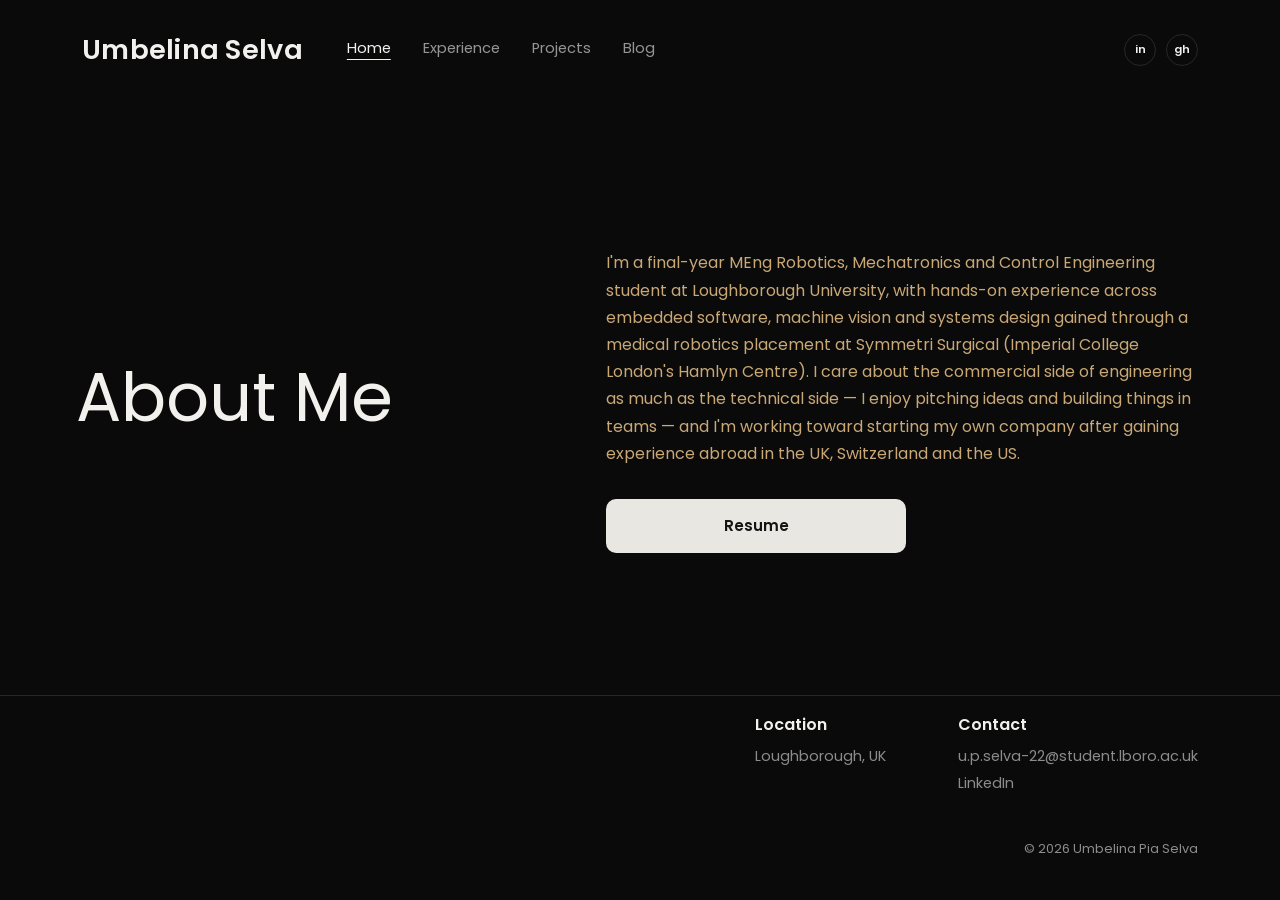
==== index.html @ 1ee2b6d1 "Refine home layout: bigger name, lighter/shifted heading, wider text, single stretched Resume button" ====
<!DOCTYPE html>
<html lang="en">
<head>
<meta charset="UTF-8">
<meta name="viewport" content="width=device-width, initial-scale=1.0">
<title>Umbelina Selva — Robotics &amp; Mechatronics Engineer</title>
<meta name="description" content="Portfolio of Umbelina Selva, MEng Robotics, Mechatronics and Control Engineering student at Loughborough University.">
<link rel="icon" href="data:image/svg+xml,%3Csvg xmlns='http://www.w3.org/2000/svg' viewBox='0 0 64 64'%3E%3Crect width='64' height='64' rx='12' fill='%23c9a876'/%3E%3Ctext x='32' y='42' font-family='Arial,Helvetica,sans-serif' font-size='28' font-weight='700' fill='%230a0a0a' text-anchor='middle'%3EUS%3C/text%3E%3C/svg%3E">
<link rel="preconnect" href="https://fonts.googleapis.com">
<link rel="preconnect" href="https://fonts.gstatic.com" crossorigin>
<link href="https://fonts.googleapis.com/css2?family=Poppins:wght@300;400;500;600;700&display=swap" rel="stylesheet">
<link rel="stylesheet" href="css/styles.css">
</head>
<body class="home-page">

<a class="skip-link" href="#main">Skip to content</a>

<header class="site-header">
  <div class="container header-inner">
    <div class="nav-left">
      <a class="logo" href="index.html">Umbelina Selva</a>
      <nav class="site-nav" id="site-nav">
        <a href="index.html" aria-current="page">Home</a>
        <a href="experience.html">Experience</a>
        <a href="projects/index.html">Projects</a>
        <a href="blog.html">Blog</a>
      </nav>
    </div>
    <div class="social-icons">
      <a class="social-icon" href="https://www.linkedin.com/in/umbelina-selva-4996ab295" target="_blank" rel="noopener" aria-label="LinkedIn">in</a>
      <a class="social-icon" href="https://github.com/umbelinapia" target="_blank" rel="noopener" aria-label="GitHub">gh</a>
    </div>
    <button class="nav-toggle" id="nav-toggle" aria-label="Toggle menu" aria-expanded="false" aria-controls="site-nav">
      <span></span><span></span><span></span>
    </button>
  </div>
</header>

<main id="main">

  <section class="hero">
    <div class="container hero-grid">
      <h1 class="hero-heading">About Me</h1>
      <div class="hero-content">
        <p class="hero-summary">
          I'm a final-year MEng Robotics, Mechatronics and Control Engineering student at
          Loughborough University, with hands-on experience across embedded software, machine
          vision and systems design gained through a medical robotics placement at Symmetri
          Surgical (Imperial College London's Hamlyn Centre). I care about the commercial side
          of engineering as much as the technical side — I enjoy pitching ideas and building
          things in teams — and I'm working toward starting my own company after gaining
          experience abroad in the UK, Switzerland and the US.
        </p>
        <div class="btn-stack">
          <a class="btn btn-primary" href="assets/cv/Umbelina_Selva_CV.pdf" target="_blank" rel="noopener">Resume</a>
        </div>
      </div>
    </div>
  </section>

</main>

<footer class="site-footer">
  <div class="container">
    <div class="footer-grid">
      <div class="footer-col">
        <h3>Location</h3>
        <p>Loughborough, UK</p>
      </div>
      <div class="footer-col">
        <h3>Contact</h3>
        <p><a href="mailto:u.p.selva-22@student.lboro.ac.uk">u.p.selva-22@student.lboro.ac.uk</a></p>
        <p><a href="https://www.linkedin.com/in/umbelina-selva-4996ab295" target="_blank" rel="noopener">LinkedIn</a></p>
      </div>
    </div>
    <p class="footer-bottom">&copy; <span id="year"></span> Umbelina Pia Selva</p>
  </div>
</footer>

<script src="js/main.js"></script>
</body>
</html>
---- css/styles.css ----
/* ==========================================================
   Tokens — dark, minimal, warm-accent theme
   (modeled on reference: portfolio format.png)
   ========================================================== */
:root {
  --bg: #0a0a0a;
  --bg-elevated: #141414;
  --heading: #f2f1ee;
  --body-text: #cfcac0;
  --accent: #c9a876;
  --accent-soft: rgba(201, 168, 118, 0.12);
  --muted: #8c8c8c;
  --border: #272727;
  --pill-bg: #e9e7e2;
  --pill-text: #141414;
  --radius: 10px;
  --max-width: 1180px;
  --font: 'Poppins', -apple-system, BlinkMacSystemFont, "Segoe UI", sans-serif;
}

* { box-sizing: border-box; }

html { scroll-behavior: smooth; }

html, body { height: 100%; }

body {
  margin: 0;
  font-family: var(--font);
  color: var(--body-text);
  background: var(--bg);
  line-height: 1.6;
  -webkit-font-smoothing: antialiased;
}

/* Home page only: fit hero + footer in the viewport, no scroll needed */
body.home-page {
  display: flex;
  flex-direction: column;
  min-height: 100vh;
}
body.home-page .site-header { flex: 0 0 auto; }
body.home-page main { flex: 1 1 auto; display: flex; min-height: 0; }
body.home-page .site-footer { flex: 0 0 auto; margin-top: 0; padding: 20px 0 28px; }

h1, h2, h3 { line-height: 1.15; margin: 0 0 0.5em; color: var(--heading); font-weight: 600; }

p { margin: 0 0 1em; }

a { color: var(--heading); text-decoration: none; }
a:hover { text-decoration: underline; }

.container {
  max-width: var(--max-width);
  margin: 0 auto;
  padding: 0 32px;
}

.skip-link {
  position: absolute;
  left: -999px;
  top: 0;
  background: var(--accent);
  color: #141414;
  padding: 10px 16px;
  z-index: 100;
}
.skip-link:focus { left: 16px; top: 16px; }

/* ==========================================================
   Header / nav
   ========================================================== */
.site-header {
  padding: 28px 0;
}

.header-inner {
  display: flex;
  align-items: center;
  justify-content: space-between;
}

.nav-left {
  display: flex;
  align-items: center;
  gap: 44px;
}

.logo {
  font-weight: 600;
  font-size: 1.7rem;
  color: var(--heading);
  letter-spacing: 0.01em;
}
.logo:hover { text-decoration: none; opacity: 0.85; }

.site-nav {
  display: flex;
  align-items: center;
  gap: 32px;
}

.site-nav a:not(.btn) {
  color: rgba(242, 241, 238, 0.6);
  font-size: 0.92rem;
  font-weight: 400;
  padding-bottom: 2px;
}
.site-nav a:not(.btn):hover { color: var(--heading); text-decoration: none; }
.site-nav a[aria-current="page"] {
  color: var(--heading);
  text-decoration: underline;
  text-underline-offset: 6px;
}

.social-icons {
  display: flex;
  gap: 10px;
}
.social-icon {
  width: 32px;
  height: 32px;
  border: 1px solid var(--border);
  border-radius: 999px;
  display: inline-flex;
  align-items: center;
  justify-content: center;
  font-size: 0.7rem;
  font-weight: 600;
  color: var(--heading);
  text-transform: lowercase;
}
.social-icon:hover { border-color: var(--accent); text-decoration: none; color: var(--accent); }

.nav-toggle {
  display: none;
  flex-direction: column;
  justify-content: center;
  gap: 5px;
  background: none;
  border: none;
  cursor: pointer;
  padding: 8px;
}
.nav-toggle span {
  width: 22px;
  height: 2px;
  background: var(--heading);
  display: block;
}

/* ==========================================================
   Buttons
   ========================================================== */
.btn {
  display: inline-block;
  padding: 14px 28px;
  border-radius: var(--radius);
  font-size: 0.95rem;
  font-weight: 600;
  border: 1.5px solid transparent;
  text-align: center;
}
.btn:hover { text-decoration: none; }

.btn-primary {
  background: var(--pill-bg);
  color: var(--pill-text);
}
.btn-primary:hover { background: #fff; }

.btn-secondary {
  background: transparent;
  color: var(--heading);
  border-color: var(--border);
}
.btn-secondary:hover { border-color: var(--accent); color: var(--accent); }

.btn-small {
  padding: 8px 18px;
  font-size: 0.85rem;
}

.btn-stack {
  display: flex;
  flex-direction: column;
  gap: 12px;
  width: fit-content;
}

/* ==========================================================
   Hero (Home)
   ========================================================== */
.hero {
  flex: 1 1 auto;
  display: flex;
  align-items: center;
  padding: 24px 0;
}

.hero-grid {
  display: grid;
  grid-template-columns: 0.9fr 1.1fr;
  gap: 40px;
  align-items: start;
  width: 100%;
}

.hero-heading {
  font-size: clamp(2.4rem, 5.5vw, 4.2rem);
  font-weight: 400;
  align-self: center;
  margin: 0 0 0 -6px;
}

.hero-content {
  padding-top: 8px;
}

.hero-summary {
  color: var(--accent);
  font-size: 1rem;
  max-width: 640px;
  line-height: 1.7;
}

.hero-content .btn-stack {
  margin-top: 32px;
}

.hero-content .btn-stack .btn {
  min-width: 300px;
}

/* ==========================================================
   Page hero (non-home pages)
   ========================================================== */
.page-hero {
  padding: 56px 0 16px;
}
.page-hero h1 {
  font-size: clamp(2.2rem, 5vw, 3.2rem);
}

/* ==========================================================
   Sections
   ========================================================== */
.section {
  padding: 56px 0;
}

.section-title {
  font-size: 1.5rem;
  margin-bottom: 1em;
  position: relative;
  padding-bottom: 12px;
}
.section-title::after {
  content: "";
  position: absolute;
  left: 0;
  bottom: 0;
  width: 44px;
  height: 2px;
  background: var(--accent);
  border-radius: 2px;
}

.prose {
  max-width: 680px;
  font-size: 1.02rem;
  color: var(--body-text);
}

/* ==========================================================
   Cards / entries
   ========================================================== */
.card {
  background: var(--bg-elevated);
  border: 1px solid var(--border);
  border-radius: var(--radius);
  overflow: hidden;
  margin-bottom: 24px;
}

a.project-card:hover {
  text-decoration: none;
  border-color: var(--accent);
}
a.project-card:hover .card-link {
  text-decoration: underline;
}

.project-card-upcoming {
  border-style: dashed;
  background: transparent;
}
.project-card-upcoming .card-body { padding: 24px; }

.media-placeholder {
  background: repeating-linear-gradient(
    45deg, #161616, #161616 10px, #1d1d1d 10px, #1d1d1d 20px
  );
  border-bottom: 1px solid var(--border);
  min-height: 180px;
  display: flex;
  align-items: center;
  justify-content: center;
  text-align: center;
  padding: 16px;
}
.media-placeholder span {
  font-size: 0.85rem;
  font-weight: 600;
  color: var(--heading);
  background: rgba(0, 0, 0, 0.5);
  border: 1px solid var(--border);
  padding: 6px 12px;
  border-radius: 6px;
}

.card-body { padding: 24px; }

.card-heading {
  display: flex;
  flex-wrap: wrap;
  align-items: baseline;
  justify-content: space-between;
  gap: 4px 16px;
  margin-bottom: 8px;
}
.card-heading h3 { margin: 0; font-size: 1.2rem; }

.meta {
  color: var(--muted);
  font-size: 0.85rem;
  white-space: nowrap;
}

.card-link {
  font-weight: 600;
  font-size: 0.92rem;
  color: var(--accent);
}

.entry { margin-bottom: 32px; }
.entry-heading {
  display: flex;
  flex-wrap: wrap;
  justify-content: space-between;
  align-items: baseline;
  gap: 4px 16px;
  margin-bottom: 10px;
}
.entry-heading h3 { margin: 0; font-size: 1.15rem; }
.entry-org { color: var(--accent); margin: 2px 0 0; font-size: 0.95rem; }

.bullet-list {
  margin: 0;
  padding-left: 1.2em;
  color: var(--body-text);
}
.bullet-list li { margin-bottom: 0.5em; }

/* ==========================================================
   Tags
   ========================================================== */
.tags {
  display: flex;
  flex-wrap: wrap;
  gap: 8px;
  margin: 10px 0;
}
.tag {
  background: var(--accent-soft);
  color: var(--accent);
  font-size: 0.82rem;
  font-weight: 600;
  padding: 5px 12px;
  border-radius: 999px;
  border: 1px solid rgba(201, 168, 118, 0.25);
}

/* ==========================================================
   Skills grid
   ========================================================== */
.skills-grid {
  display: grid;
  grid-template-columns: repeat(auto-fit, minmax(220px, 1fr));
  gap: 28px;
}
.skill-group h3 {
  font-size: 1rem;
  margin-bottom: 10px;
}

/* ==========================================================
   Back link / detail sections
   ========================================================== */
.back-link {
  display: inline-block;
  margin-bottom: 20px;
  font-weight: 600;
  font-size: 0.9rem;
  color: var(--accent);
}
.detail-section {
  margin-bottom: 40px;
}
.detail-section h2 {
  font-size: 1.25rem;
  margin-bottom: 0.6em;
}
.detail-section:first-of-type {
  margin-top: 0;
}

/* ==========================================================
   Footer
   ========================================================== */
.site-footer {
  border-top: 1px solid var(--border);
  margin-top: 80px;
  padding: 56px 0;
}
.footer-grid {
  display: flex;
  justify-content: flex-end;
  gap: 72px;
  flex-wrap: wrap;
}
.footer-col h3 {
  font-size: 1rem;
  margin-bottom: 10px;
}
.footer-col p {
  color: var(--muted);
  font-size: 0.9rem;
  margin: 0 0 4px;
}
.footer-col a { color: var(--muted); }
.footer-col a:hover { color: var(--accent); }
.footer-bottom {
  text-align: right;
  margin-top: 40px;
  color: var(--muted);
  font-size: 0.8rem;
}

/* ==========================================================
   Responsive
   ========================================================== */
@media (max-width: 900px) {
  .hero-grid {
    grid-template-columns: 1fr;
  }
  .hero { padding: 16px 0 40px; }
  .footer-grid { justify-content: flex-start; gap: 40px; }
  .footer-bottom { text-align: left; }
}

@media (max-width: 720px) {
  .nav-toggle { display: flex; }

  .site-nav {
    position: absolute;
    top: 76px;
    left: 0;
    right: 0;
    background: var(--bg);
    border-bottom: 1px solid var(--border);
    flex-direction: column;
    align-items: flex-start;
    gap: 0;
    padding: 8px 32px 16px;
    display: none;
    z-index: 40;
  }
  .site-nav.open { display: flex; }
  .site-nav a:not(.btn) { padding: 10px 0; width: 100%; }
  .site-nav .btn { margin-top: 10px; }

  .section { padding: 40px 0; }
}
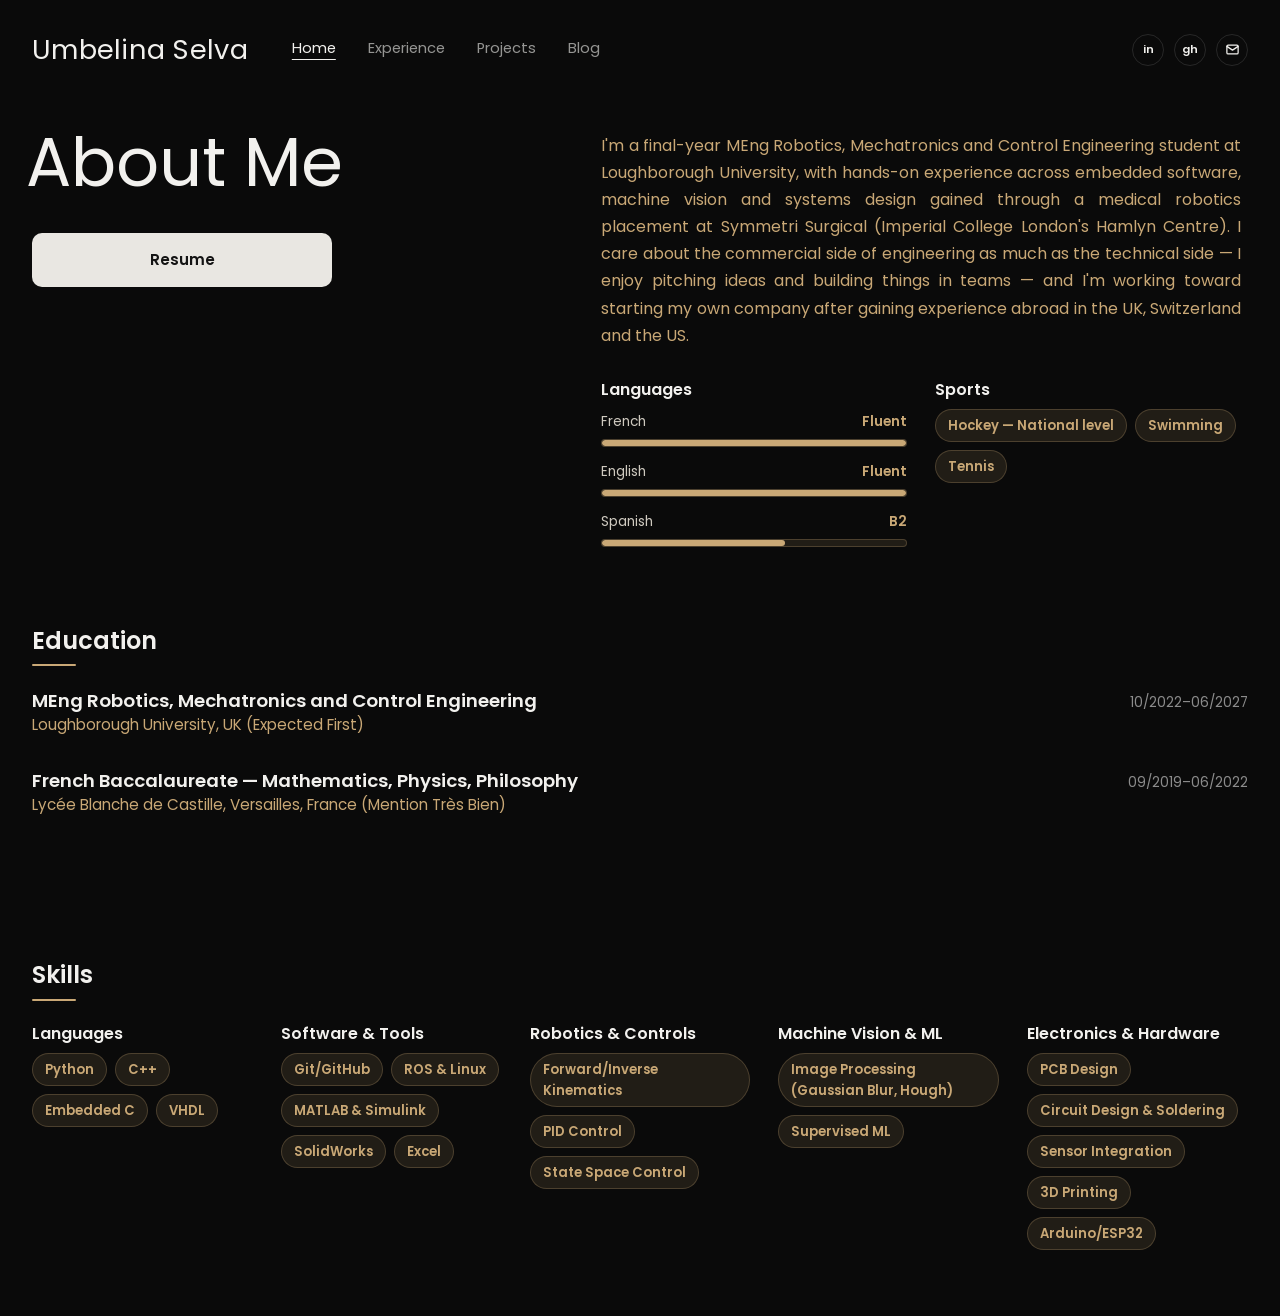
==== commit 9875fb13: "Update portfolio: project images, report/poster links, home page sections - Add project images, gall" ====
--- a/index.html
+++ b/index.html
@@ -29,6 +29,7 @@
     <div class="social-icons">
       <a class="social-icon" href="https://www.linkedin.com/in/umbelina-selva-4996ab295" target="_blank" rel="noopener" aria-label="LinkedIn">in</a>
       <a class="social-icon" href="https://github.com/umbelinapia" target="_blank" rel="noopener" aria-label="GitHub">gh</a>
+      <a class="social-icon" href="mailto:u.p.selva-22@student.lboro.ac.uk" aria-label="Email"><svg width="15" height="15" viewBox="0 0 24 24" fill="none" stroke="currentColor" stroke-width="2" stroke-linecap="round" stroke-linejoin="round" aria-hidden="true"><rect x="3" y="5" width="18" height="14" rx="2"/><path d="m3 7 9 6 9-6"/></svg></a>
     </div>
     <button class="nav-toggle" id="nav-toggle" aria-label="Toggle menu" aria-expanded="false" aria-controls="site-nav">
       <span></span><span></span><span></span>
@@ -40,7 +41,12 @@
 
   <section class="hero">
     <div class="container hero-grid">
-      <h1 class="hero-heading">About Me</h1>
+      <div class="hero-left">
+        <h1 class="hero-heading">About Me</h1>
+        <div class="btn-stack">
+          <a class="btn btn-primary" href="assets/cv/Umbelina_Selva_CV.pdf" target="_blank" rel="noopener">Resume</a>
+        </div>
+      </div>
       <div class="hero-content">
         <p class="hero-summary">
           I'm a final-year MEng Robotics, Mechatronics and Control Engineering student at
@@ -51,8 +57,101 @@
           things in teams — and I'm working toward starting my own company after gaining
           experience abroad in the UK, Switzerland and the US.
         </p>
-        <div class="btn-stack">
-          <a class="btn btn-primary" href="assets/cv/Umbelina_Selva_CV.pdf" target="_blank" rel="noopener">Resume</a>
+        <div class="about-details">
+          <div class="skill-group">
+            <h3>Languages</h3>
+            <div class="lang-list">
+              <div class="lang">
+                <div class="lang-head"><span>French</span><span>Fluent</span></div>
+                <div class="bar" aria-hidden="true"><div class="bar-fill" style="width:100%"></div></div>
+              </div>
+              <div class="lang">
+                <div class="lang-head"><span>English</span><span>Fluent</span></div>
+                <div class="bar" aria-hidden="true"><div class="bar-fill" style="width:100%"></div></div>
+              </div>
+              <div class="lang">
+                <div class="lang-head"><span>Spanish</span><span>B2</span></div>
+                <div class="bar" aria-hidden="true"><div class="bar-fill" style="width:60%"></div></div>
+              </div>
+            </div>
+          </div>
+          <div class="skill-group">
+            <h3>Sports</h3>
+            <div class="tags">
+              <span class="tag">Hockey &mdash; National level</span>
+              <span class="tag">Swimming</span>
+              <span class="tag">Tennis</span>
+            </div>
+          </div>
+        </div>
+      </div>
+    </div>
+  </section>
+
+  <section class="section">
+    <div class="container">
+      <h2 class="section-title">Education</h2>
+      <article class="entry">
+        <div class="entry-heading">
+          <div>
+            <h3>MEng Robotics, Mechatronics and Control Engineering</h3>
+            <p class="entry-org">Loughborough University, UK (Expected First)</p>
+          </div>
+          <span class="meta">10/2022&ndash;06/2027</span>
+        </div>
+      </article>
+      <article class="entry">
+        <div class="entry-heading">
+          <div>
+            <h3>French Baccalaureate &mdash; Mathematics, Physics, Philosophy</h3>
+            <p class="entry-org">Lyc&eacute;e Blanche de Castille, Versailles, France (Mention Tr&egrave;s Bien)</p>
+          </div>
+          <span class="meta">09/2019&ndash;06/2022</span>
+        </div>
+      </article>
+    </div>
+  </section>
+
+  <section class="section">
+    <div class="container">
+      <h2 class="section-title">Skills</h2>
+      <div class="skills-grid">
+        <div class="skill-group">
+          <h3>Languages</h3>
+          <div class="tags">
+            <span class="tag">Python</span><span class="tag">C++</span>
+            <span class="tag">Embedded C</span><span class="tag">VHDL</span>
+          </div>
+        </div>
+        <div class="skill-group">
+          <h3>Software &amp; Tools</h3>
+          <div class="tags">
+            <span class="tag">Git/GitHub</span><span class="tag">ROS &amp; Linux</span>
+            <span class="tag">MATLAB &amp; Simulink</span><span class="tag">SolidWorks</span>
+            <span class="tag">Excel</span>
+          </div>
+        </div>
+        <div class="skill-group">
+          <h3>Robotics &amp; Controls</h3>
+          <div class="tags">
+            <span class="tag">Forward/Inverse Kinematics</span>
+            <span class="tag">PID Control</span><span class="tag">State Space Control</span>
+          </div>
+        </div>
+        <div class="skill-group">
+          <h3>Machine Vision &amp; ML</h3>
+          <div class="tags">
+            <span class="tag">Image Processing (Gaussian Blur, Hough)</span>
+            <span class="tag">Supervised ML</span>
+          </div>
+        </div>
+        <div class="skill-group">
+          <h3>Electronics &amp; Hardware</h3>
+          <div class="tags">
+            <span class="tag">PCB Design</span><span class="tag">Circuit Design &amp; Soldering</span>
+            <span class="tag">Sensor Integration</span><span class="tag">3D Printing</span>
+            <span class="tag">Arduino/ESP32</span>
+          </div>
         </div>
       </div>
     </div>
@@ -60,23 +159,6 @@
 
 </main>
 
-<footer class="site-footer">
-  <div class="container">
-    <div class="footer-grid">
-      <div class="footer-col">
-        <h3>Location</h3>
-        <p>Loughborough, UK</p>
-      </div>
-      <div class="footer-col">
-        <h3>Contact</h3>
-        <p><a href="mailto:u.p.selva-22@student.lboro.ac.uk">u.p.selva-22@student.lboro.ac.uk</a></p>
-        <p><a href="https://www.linkedin.com/in/umbelina-selva-4996ab295" target="_blank" rel="noopener">LinkedIn</a></p>
-      </div>
-    </div>
-    <p class="footer-bottom">&copy; <span id="year"></span> Umbelina Pia Selva</p>
-  </div>
-</footer>
-
 <script src="js/main.js"></script>
 </body>
 </html>
--- a/css/styles.css
+++ b/css/styles.css
@@ -14,7 +14,7 @@
   --pill-bg: #e9e7e2;
   --pill-text: #141414;
   --radius: 10px;
-  --max-width: 1180px;
+  --max-width: 1600px;
   --font: 'Poppins', -apple-system, BlinkMacSystemFont, "Segoe UI", sans-serif;
 }
 
@@ -32,16 +32,6 @@
   line-height: 1.6;
   -webkit-font-smoothing: antialiased;
 }
-
-/* Home page only: fit hero + footer in the viewport, no scroll needed */
-body.home-page {
-  display: flex;
-  flex-direction: column;
-  min-height: 100vh;
-}
-body.home-page .site-header { flex: 0 0 auto; }
-body.home-page main { flex: 1 1 auto; display: flex; min-height: 0; }
-body.home-page .site-footer { flex: 0 0 auto; margin-top: 0; padding: 20px 0 28px; }
 
 h1, h2, h3 { line-height: 1.15; margin: 0 0 0.5em; color: var(--heading); font-weight: 600; }
 
@@ -87,7 +77,7 @@
 }
 
 .logo {
-  font-weight: 600;
+  font-weight: 400;
   font-size: 1.7rem;
   color: var(--heading);
   letter-spacing: 0.01em;
@@ -194,7 +184,7 @@
 .hero {
   flex: 1 1 auto;
   display: flex;
-  align-items: center;
+  align-items: flex-start;
   padding: 24px 0;
 }
 
@@ -209,7 +199,7 @@
 .hero-heading {
   font-size: clamp(2.4rem, 5.5vw, 4.2rem);
   font-weight: 400;
-  align-self: center;
+  align-self: start;
   margin: 0 0 0 -6px;
 }
 
@@ -222,14 +212,109 @@
   font-size: 1rem;
   max-width: 640px;
   line-height: 1.7;
-}
-
-.hero-content .btn-stack {
+  text-align: justify;
+  text-justify: inter-word;
+}
+
+.hero-left .btn-stack {
   margin-top: 32px;
 }
 
-.hero-content .btn-stack .btn {
+.hero-left .btn-stack .btn {
   min-width: 300px;
+}
+
+.about-details {
+  display: grid;
+  grid-template-columns: 1fr 1fr;
+  gap: 28px;
+  margin-top: 32px;
+  max-width: 640px;
+}
+
+/* ==========================================================
+   Project images
+   ========================================================== */
+.card-media,
+.project-hero-img {
+  background: #000;
+  border-bottom: 1px solid var(--border);
+}
+.card-media img,
+.project-hero-img img {
+  display: block;
+  width: 100%;
+  height: 100%;
+  object-fit: contain;
+}
+.card-media { height: 320px; }
+.project-hero-img {
+  height: 480px;
+  margin-bottom: 32px;
+  border: 1px solid var(--border);
+  border-radius: var(--radius);
+  overflow: hidden;
+}
+.media-light,
+.gallery img.media-light { background: #eceef3; }
+
+/* Language level bars */
+.lang-list {
+  display: flex;
+  flex-direction: column;
+  gap: 14px;
+  margin-top: 12px;
+}
+.lang-head {
+  display: flex;
+  justify-content: space-between;
+  font-size: 0.85rem;
+  margin-bottom: 6px;
+  color: var(--body-text);
+}
+.lang-head span:last-child { color: var(--accent); font-weight: 600; }
+.bar {
+  height: 8px;
+  background: var(--accent-soft);
+  border: 1px solid rgba(201, 168, 118, 0.25);
+  border-radius: 999px;
+  overflow: hidden;
+}
+.bar-fill {
+  height: 100%;
+  background: var(--accent);
+  border-radius: 999px;
+}
+
+.gallery {
+  display: grid;
+  grid-template-columns: repeat(auto-fit, minmax(280px, 1fr));
+  gap: 20px;
+}
+.gallery figure {
+  margin: 0;
+  background: var(--bg-elevated);
+  border: 1px solid var(--border);
+  border-radius: var(--radius);
+  overflow: hidden;
+}
+.gallery img {
+  display: block;
+  width: 100%;
+  aspect-ratio: 4 / 3;
+  object-fit: contain;
+  background: #000;
+}
+.gallery figcaption {
+  padding: 10px 14px;
+  font-size: 0.85rem;
+  color: var(--muted);
+}
+
+.btn-row {
+  display: flex;
+  flex-wrap: wrap;
+  gap: 12px;
 }
 
 /* ==========================================================
@@ -361,6 +446,11 @@
   color: var(--body-text);
 }
 .bullet-list li { margin-bottom: 0.5em; }
+.entry-sub {
+  margin: 20px 0 4px;
+  font-size: 0.95rem;
+  color: var(--heading);
+}
 
 /* ==========================================================
    Tags
@@ -416,38 +506,6 @@
 }
 
 /* ==========================================================
-   Footer
-   ========================================================== */
-.site-footer {
-  border-top: 1px solid var(--border);
-  margin-top: 80px;
-  padding: 56px 0;
-}
-.footer-grid {
-  display: flex;
-  justify-content: flex-end;
-  gap: 72px;
-  flex-wrap: wrap;
-}
-.footer-col h3 {
-  font-size: 1rem;
-  margin-bottom: 10px;
-}
-.footer-col p {
-  color: var(--muted);
-  font-size: 0.9rem;
-  margin: 0 0 4px;
-}
-.footer-col a { color: var(--muted); }
-.footer-col a:hover { color: var(--accent); }
-.footer-bottom {
-  text-align: right;
-  margin-top: 40px;
-  color: var(--muted);
-  font-size: 0.8rem;
-}
-
-/* ==========================================================
    Responsive
    ========================================================== */
 @media (max-width: 900px) {
@@ -455,8 +513,9 @@
     grid-template-columns: 1fr;
   }
   .hero { padding: 16px 0 40px; }
-  .footer-grid { justify-content: flex-start; gap: 40px; }
-  .footer-bottom { text-align: left; }
+  .about-details { grid-template-columns: 1fr; }
+  .card-media { height: 220px; }
+  .project-hero-img { height: 260px; }
 }
 
 @media (max-width: 720px) {
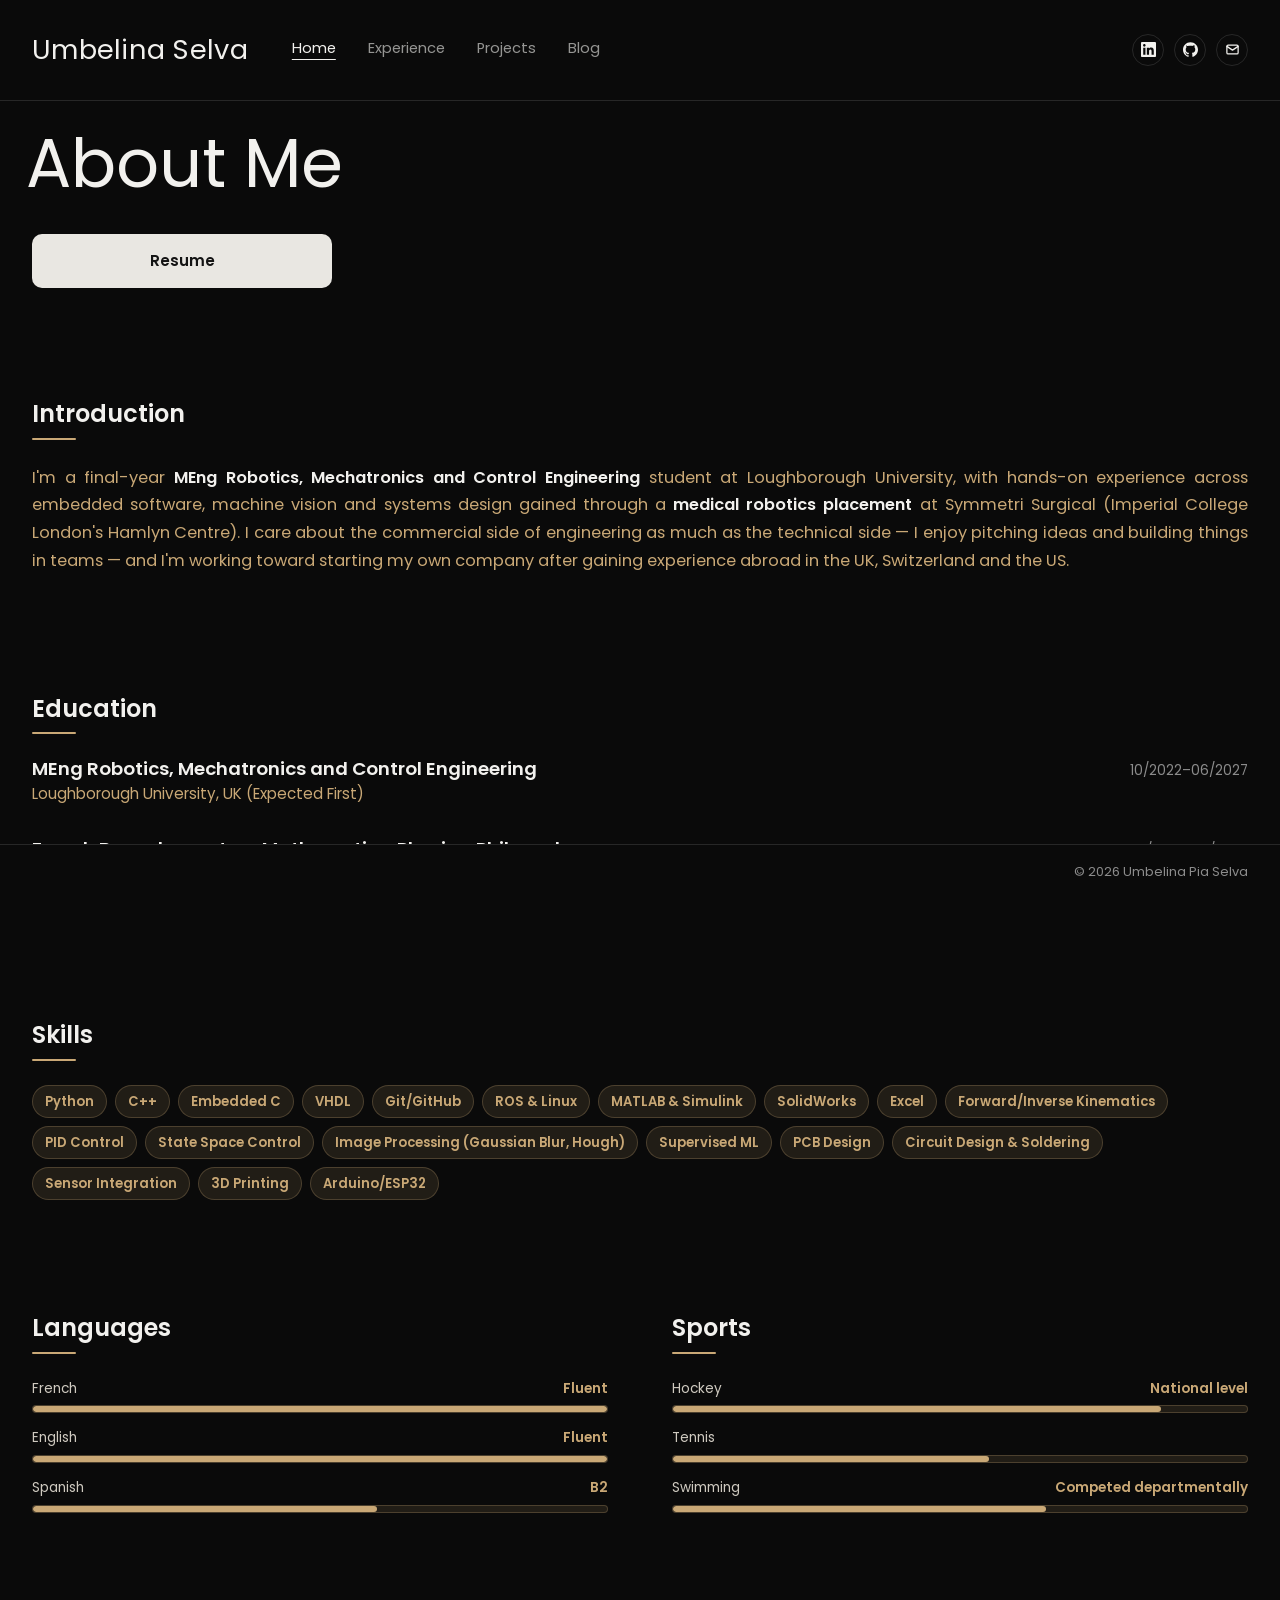
==== commit 61dc8257: "Add placement page, photos, sticky header/footer and home page updates - New Placement Year in Indus" ====
--- a/index.html
+++ b/index.html
@@ -27,8 +27,8 @@
       </nav>
     </div>
     <div class="social-icons">
-      <a class="social-icon" href="https://www.linkedin.com/in/umbelina-selva-4996ab295" target="_blank" rel="noopener" aria-label="LinkedIn">in</a>
-      <a class="social-icon" href="https://github.com/umbelinapia" target="_blank" rel="noopener" aria-label="GitHub">gh</a>
+      <a class="social-icon" href="https://www.linkedin.com/in/umbelina-selva-4996ab295" target="_blank" rel="noopener" aria-label="LinkedIn"><svg width="15" height="15" viewBox="0 0 24 24" fill="currentColor" aria-hidden="true"><path d="M20.447 20.452h-3.554v-5.569c0-1.328-.027-3.037-1.852-3.037-1.853 0-2.136 1.445-2.136 2.939v5.667H9.351V9h3.414v1.561h.046c.477-.9 1.637-1.85 3.37-1.85 3.601 0 4.267 2.37 4.267 5.455v6.286zM5.337 7.433c-1.144 0-2.063-.926-2.063-2.065 0-1.138.92-2.063 2.063-2.063 1.14 0 2.064.925 2.064 2.063 0 1.139-.925 2.065-2.064 2.065zm1.782 13.019H3.555V9h3.564v11.452zM22.225 0H1.771C.792 0 0 .774 0 1.729v20.542C0 23.227.792 24 1.771 24h20.451C23.2 24 24 23.227 24 22.271V1.729C24 .774 23.2 0 22.222 0h.003z"/></svg></a>
+      <a class="social-icon" href="https://github.com/umbelinapia" target="_blank" rel="noopener" aria-label="GitHub"><svg width="15" height="15" viewBox="0 0 24 24" fill="currentColor" aria-hidden="true"><path d="M12 .297c-6.63 0-12 5.373-12 12 0 5.303 3.438 9.8 8.205 11.385.6.113.82-.258.82-.577 0-.285-.01-1.04-.015-2.04-3.338.724-4.042-1.61-4.042-1.61C4.422 18.07 3.633 17.7 3.633 17.7c-1.087-.744.084-.729.084-.729 1.205.084 1.838 1.236 1.838 1.236 1.07 1.835 2.809 1.305 3.495.998.108-.776.417-1.305.76-1.605-2.665-.3-5.466-1.332-5.466-5.93 0-1.31.465-2.38 1.235-3.22-.135-.303-.54-1.523.105-3.176 0 0 1.005-.322 3.3 1.23.96-.267 1.98-.399 3-.405 1.02.006 2.04.138 3 .405 2.28-1.552 3.285-1.23 3.285-1.23.645 1.653.24 2.873.12 3.176.765.84 1.23 1.91 1.23 3.22 0 4.61-2.805 5.625-5.475 5.92.42.36.81 1.096.81 2.22 0 1.606-.015 2.896-.015 3.286 0 .315.21.69.825.57C20.565 22.092 24 17.592 24 12.297c0-6.627-5.373-12-12-12"/></svg></a>
       <a class="social-icon" href="mailto:u.p.selva-22@student.lboro.ac.uk" aria-label="Email"><svg width="15" height="15" viewBox="0 0 24 24" fill="none" stroke="currentColor" stroke-width="2" stroke-linecap="round" stroke-linejoin="round" aria-hidden="true"><rect x="3" y="5" width="18" height="14" rx="2"/><path d="m3 7 9 6 9-6"/></svg></a>
     </div>
     <button class="nav-toggle" id="nav-toggle" aria-label="Toggle menu" aria-expanded="false" aria-controls="site-nav">
@@ -47,47 +47,23 @@
           <a class="btn btn-primary" href="assets/cv/Umbelina_Selva_CV.pdf" target="_blank" rel="noopener">Resume</a>
         </div>
       </div>
-      <div class="hero-content">
-        <p class="hero-summary">
-          I'm a final-year MEng Robotics, Mechatronics and Control Engineering student at
-          Loughborough University, with hands-on experience across embedded software, machine
-          vision and systems design gained through a medical robotics placement at Symmetri
-          Surgical (Imperial College London's Hamlyn Centre). I care about the commercial side
-          of engineering as much as the technical side — I enjoy pitching ideas and building
-          things in teams — and I'm working toward starting my own company after gaining
-          experience abroad in the UK, Switzerland and the US.
-        </p>
-        <div class="about-details">
-          <div class="skill-group">
-            <h3>Languages</h3>
-            <div class="lang-list">
-              <div class="lang">
-                <div class="lang-head"><span>French</span><span>Fluent</span></div>
-                <div class="bar" aria-hidden="true"><div class="bar-fill" style="width:100%"></div></div>
-              </div>
-              <div class="lang">
-                <div class="lang-head"><span>English</span><span>Fluent</span></div>
-                <div class="bar" aria-hidden="true"><div class="bar-fill" style="width:100%"></div></div>
-              </div>
-              <div class="lang">
-                <div class="lang-head"><span>Spanish</span><span>B2</span></div>
-                <div class="bar" aria-hidden="true"><div class="bar-fill" style="width:60%"></div></div>
-              </div>
-            </div>
-          </div>
-          <div class="skill-group">
-            <h3>Sports</h3>
-            <div class="tags">
-              <span class="tag">Hockey &mdash; National level</span>
-              <span class="tag">Swimming</span>
-              <span class="tag">Tennis</span>
-            </div>
-          </div>
-        </div>
-      </div>
     </div>
   </section>
 
+  <section class="section">
+    <div class="container">
+      <h2 class="section-title">Introduction</h2>
+      <p class="prose intro">
+        I'm a final-year <strong>MEng Robotics, Mechatronics and Control Engineering</strong> student at
+        Loughborough University, with hands-on experience across embedded software, machine
+        vision and systems design gained through a <strong>medical robotics placement</strong> at Symmetri
+        Surgical (Imperial College London's Hamlyn Centre). I care about the commercial side
+        of engineering as much as the technical side &mdash; I enjoy pitching ideas and building
+        things in teams &mdash; and I'm working toward starting my own company after gaining
+        experience abroad in the UK, Switzerland and the US.
+      </p>
+    </div>
+  </section>
   <section class="section">
     <div class="container">
       <h2 class="section-title">Education</h2>
@@ -115,42 +91,56 @@
   <section class="section">
     <div class="container">
       <h2 class="section-title">Skills</h2>
-      <div class="skills-grid">
-        <div class="skill-group">
-          <h3>Languages</h3>
-          <div class="tags">
-            <span class="tag">Python</span><span class="tag">C++</span>
-            <span class="tag">Embedded C</span><span class="tag">VHDL</span>
+      <div class="tags">
+        <span class="tag">Python</span><span class="tag">C++</span>
+        <span class="tag">Embedded C</span><span class="tag">VHDL</span>
+        <span class="tag">Git/GitHub</span><span class="tag">ROS &amp; Linux</span>
+        <span class="tag">MATLAB &amp; Simulink</span><span class="tag">SolidWorks</span>
+        <span class="tag">Excel</span>
+        <span class="tag">Forward/Inverse Kinematics</span>
+        <span class="tag">PID Control</span><span class="tag">State Space Control</span>
+        <span class="tag">Image Processing (Gaussian Blur, Hough)</span>
+        <span class="tag">Supervised ML</span>
+        <span class="tag">PCB Design</span><span class="tag">Circuit Design &amp; Soldering</span>
+        <span class="tag">Sensor Integration</span><span class="tag">3D Printing</span>
+        <span class="tag">Arduino/ESP32</span>
+      </div>
+    </div>
+  </section>
+
+  <section class="section">
+    <div class="container two-col">
+      <div>
+        <h2 class="section-title">Languages</h2>
+        <div class="lang-list">
+          <div class="lang">
+            <div class="lang-head"><span>French</span><span>Fluent</span></div>
+            <div class="bar" aria-hidden="true"><div class="bar-fill" style="width:100%"></div></div>
+          </div>
+          <div class="lang">
+            <div class="lang-head"><span>English</span><span>Fluent</span></div>
+            <div class="bar" aria-hidden="true"><div class="bar-fill" style="width:100%"></div></div>
+          </div>
+          <div class="lang">
+            <div class="lang-head"><span>Spanish</span><span>B2</span></div>
+            <div class="bar" aria-hidden="true"><div class="bar-fill" style="width:60%"></div></div>
           </div>
         </div>
-        <div class="skill-group">
-          <h3>Software &amp; Tools</h3>
-          <div class="tags">
-            <span class="tag">Git/GitHub</span><span class="tag">ROS &amp; Linux</span>
-            <span class="tag">MATLAB &amp; Simulink</span><span class="tag">SolidWorks</span>
-            <span class="tag">Excel</span>
+      </div>
+      <div>
+        <h2 class="section-title">Sports</h2>
+        <div class="lang-list">
+          <div class="lang">
+            <div class="lang-head"><span>Hockey</span><span>National level</span></div>
+            <div class="bar" aria-hidden="true"><div class="bar-fill" style="width:85%"></div></div>
           </div>
-        </div>
-        <div class="skill-group">
-          <h3>Robotics &amp; Controls</h3>
-          <div class="tags">
-            <span class="tag">Forward/Inverse Kinematics</span>
-            <span class="tag">PID Control</span><span class="tag">State Space Control</span>
+          <div class="lang">
+            <div class="lang-head"><span>Tennis</span><span></span></div>
+            <div class="bar" aria-hidden="true"><div class="bar-fill" style="width:55%"></div></div>
           </div>
-        </div>
-        <div class="skill-group">
-          <h3>Machine Vision &amp; ML</h3>
-          <div class="tags">
-            <span class="tag">Image Processing (Gaussian Blur, Hough)</span>
-            <span class="tag">Supervised ML</span>
-          </div>
-        </div>
-        <div class="skill-group">
-          <h3>Electronics &amp; Hardware</h3>
-          <div class="tags">
-            <span class="tag">PCB Design</span><span class="tag">Circuit Design &amp; Soldering</span>
-            <span class="tag">Sensor Integration</span><span class="tag">3D Printing</span>
-            <span class="tag">Arduino/ESP32</span>
+          <div class="lang">
+            <div class="lang-head"><span>Swimming</span><span>Competed departmentally</span></div>
+            <div class="bar" aria-hidden="true"><div class="bar-fill" style="width:65%"></div></div>
           </div>
         </div>
       </div>
@@ -158,6 +148,11 @@
   </section>
 
 </main>
+<footer class="site-footer">
+  <div class="container">
+    <p class="footer-bottom">&copy; <span id="year"></span> Umbelina Pia Selva</p>
+  </div>
+</footer>
 
 <script src="js/main.js"></script>
 </body>
--- a/css/styles.css
+++ b/css/styles.css
@@ -22,7 +22,7 @@
 
 html { scroll-behavior: smooth; }
 
-html, body { height: 100%; }
+body { min-height: 100vh; padding-bottom: 64px; }
 
 body {
   margin: 0;
@@ -61,7 +61,12 @@
    Header / nav
    ========================================================== */
 .site-header {
+  position: sticky;
+  top: 0;
+  z-index: 50;
   padding: 28px 0;
+  background: var(--bg);
+  border-bottom: 1px solid var(--border);
 }
 
 .header-inner {
@@ -203,33 +208,12 @@
   margin: 0 0 0 -6px;
 }
 
-.hero-content {
-  padding-top: 8px;
-}
-
-.hero-summary {
-  color: var(--accent);
-  font-size: 1rem;
-  max-width: 640px;
-  line-height: 1.7;
-  text-align: justify;
-  text-justify: inter-word;
-}
-
 .hero-left .btn-stack {
   margin-top: 32px;
 }
 
 .hero-left .btn-stack .btn {
   min-width: 300px;
-}
-
-.about-details {
-  display: grid;
-  grid-template-columns: 1fr 1fr;
-  gap: 28px;
-  margin-top: 32px;
-  max-width: 640px;
 }
 
 /* ==========================================================
@@ -255,6 +239,10 @@
   border-radius: var(--radius);
   overflow: hidden;
 }
+.project-hero-img.fill img {
+  object-fit: cover;
+  object-position: var(--pos, 50% 55%);
+}
 .media-light,
 .gallery img.media-light { background: #eceef3; }
 
@@ -263,7 +251,7 @@
   display: flex;
   flex-direction: column;
   gap: 14px;
-  margin-top: 12px;
+  max-width: 480px;
 }
 .lang-head {
   display: flex;
@@ -352,7 +340,7 @@
 }
 
 .prose {
-  max-width: 680px;
+  max-width: none;
   font-size: 1.02rem;
   color: var(--body-text);
 }
@@ -513,7 +501,6 @@
     grid-template-columns: 1fr;
   }
   .hero { padding: 16px 0 40px; }
-  .about-details { grid-template-columns: 1fr; }
   .card-media { height: 220px; }
   .project-hero-img { height: 260px; }
 }
@@ -523,7 +510,7 @@
 
   .site-nav {
     position: absolute;
-    top: 76px;
+    top: 100%;
     left: 0;
     right: 0;
     background: var(--bg);
@@ -541,3 +528,61 @@
 
   .section { padding: 40px 0; }
 }
+
+/* Home page spacing */
+body.home-page .hero { padding-bottom: 32px; }
+body.home-page .section { padding: 80px 0 24px; }
+
+/* Photo placeholders (replace with real photos later) */
+.placeholder-hero {
+  min-height: 420px;
+  margin-bottom: 32px;
+  border: 1px solid var(--border);
+  border-radius: var(--radius);
+}
+.gallery .media-placeholder {
+  aspect-ratio: 4 / 3;
+  border-bottom: 0;
+}
+
+/* Introduction paragraph */
+.intro {
+  max-width: none;
+  color: var(--accent);
+  line-height: 1.7;
+  text-align: justify;
+  text-justify: inter-word;
+}
+.intro strong { color: var(--heading); font-weight: 600; }
+
+/* Languages + Sports side by side */
+.two-col {
+  display: grid;
+  grid-template-columns: 1fr 1fr;
+  gap: 64px;
+}
+.two-col .lang-list { max-width: none; }
+@media (max-width: 900px) {
+  .two-col { grid-template-columns: 1fr; gap: 0; }
+}
+
+/* Footer: fixed to the bottom of the window, always the same size */
+.site-footer {
+  position: fixed;
+  left: 0;
+  right: 0;
+  bottom: 0;
+  z-index: 40;
+  height: 56px;
+  display: flex;
+  align-items: center;
+  background: var(--bg);
+  border-top: 1px solid var(--border);
+}
+.site-footer .container { width: 100%; }
+.footer-bottom {
+  margin: 0;
+  text-align: right;
+  color: var(--muted);
+  font-size: 0.8rem;
+}
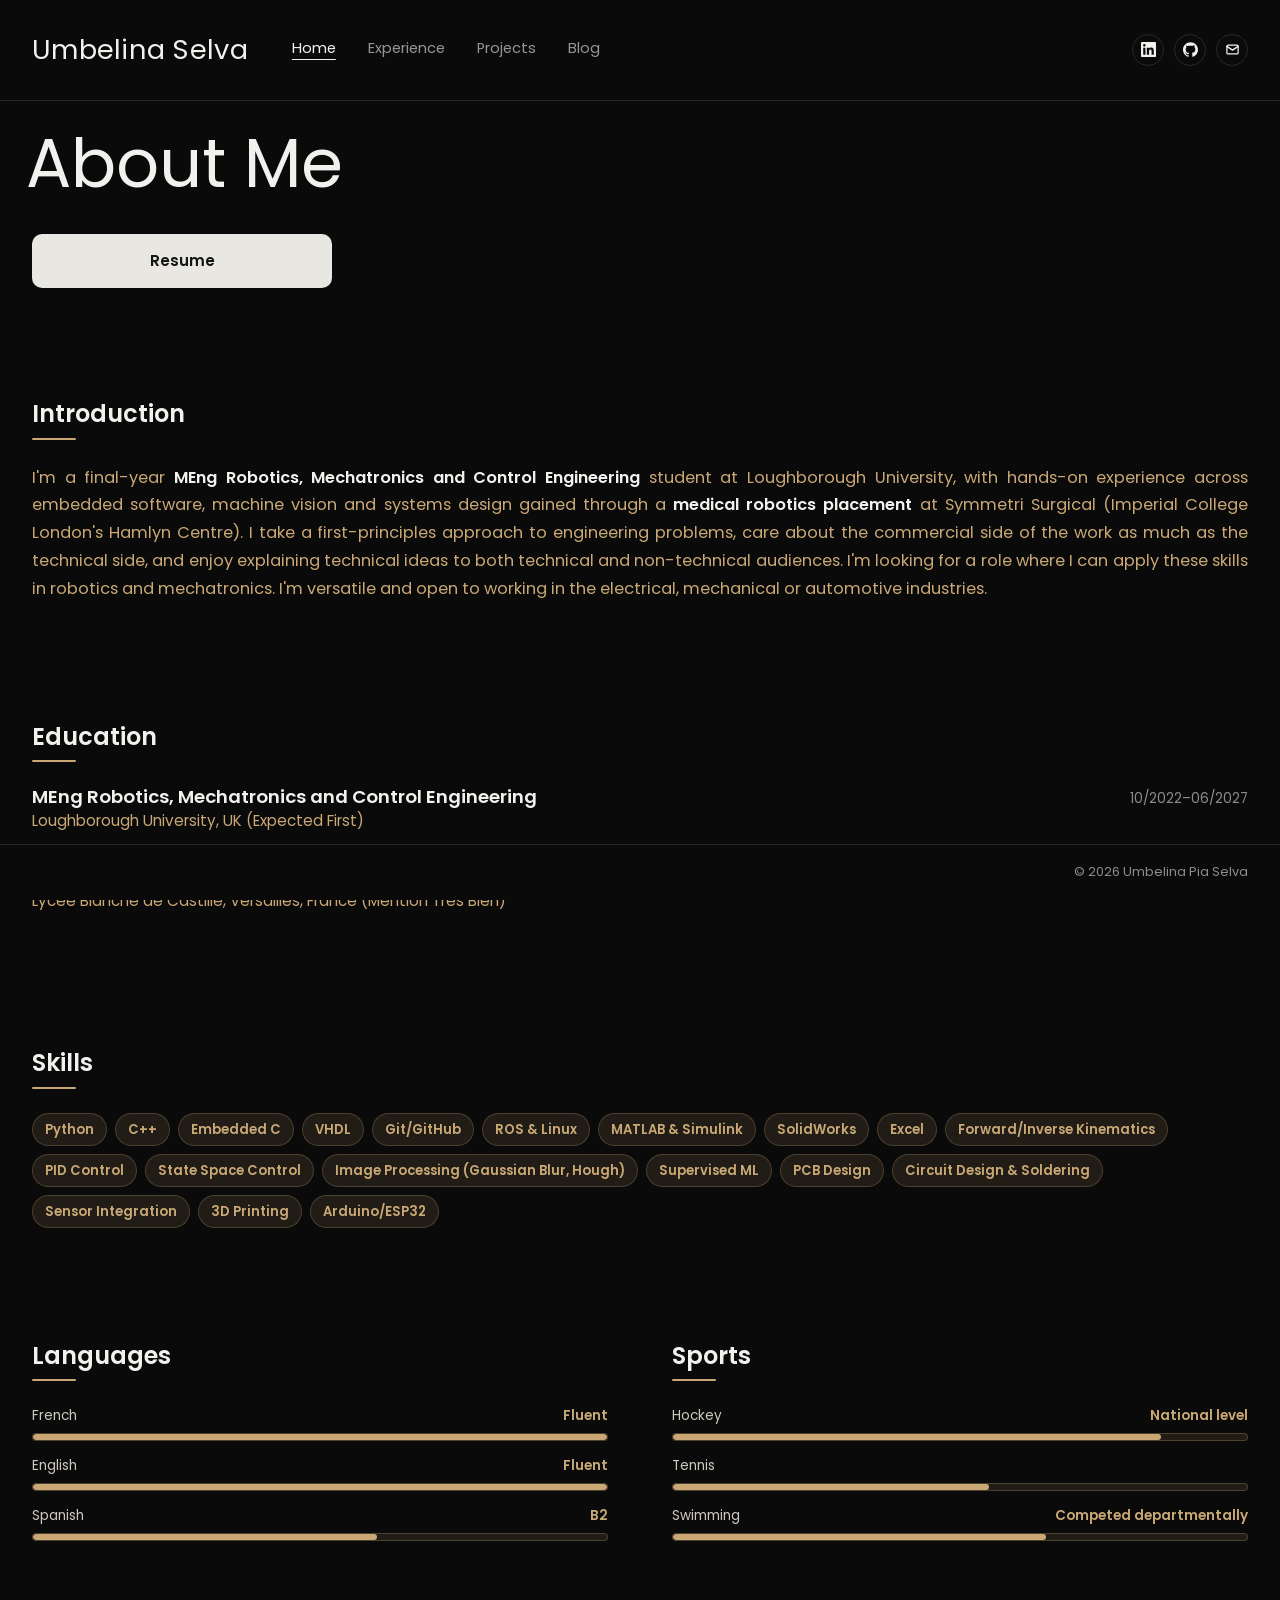
==== commit 38ec48d8: "Update introduction paragraph Co-Authored-By: Claude Sonnet 5 <noreply@anthropic.com>" ====
--- a/index.html
+++ b/index.html
@@ -57,10 +57,11 @@
         I'm a final-year <strong>MEng Robotics, Mechatronics and Control Engineering</strong> student at
         Loughborough University, with hands-on experience across embedded software, machine
         vision and systems design gained through a <strong>medical robotics placement</strong> at Symmetri
-        Surgical (Imperial College London's Hamlyn Centre). I care about the commercial side
-        of engineering as much as the technical side &mdash; I enjoy pitching ideas and building
-        things in teams &mdash; and I'm working toward starting my own company after gaining
-        experience abroad in the UK, Switzerland and the US.
+        Surgical (Imperial College London's Hamlyn Centre). I take a first-principles approach to
+        engineering problems, care about the commercial side of the work as much as the technical
+        side, and enjoy explaining technical ideas to both technical and non-technical audiences.
+        I'm looking for a role where I can apply these skills in robotics and mechatronics.
+        I'm versatile and open to working in the electrical, mechanical or automotive industries.
       </p>
     </div>
   </section>
--- a/css/styles.css
+++ b/css/styles.css
@@ -22,7 +22,7 @@
 
 html { scroll-behavior: smooth; }
 
-body { min-height: 100vh; padding-bottom: 64px; }
+body { min-height: 100vh; padding-bottom: 136px; }
 
 body {
   margin: 0;
@@ -585,4 +585,77 @@
   text-align: right;
   color: var(--muted);
   font-size: 0.8rem;
+}
+
+/* Placement Year gallery: photos cropped to fill their frames */
+.gallery.fill img { object-fit: cover; }
+
+/* ==========================================================
+   Small screens (phones / small tablets).
+   Everything below only applies on narrow screens, so the
+   computer layout is not affected.
+   ========================================================== */
+@media (max-width: 900px) {
+  .nav-left { gap: 28px; }
+  .site-nav { gap: 22px; }
+  .logo { font-size: 1.45rem; }
+  .meta { white-space: normal; }
+}
+
+@media (max-width: 720px) {
+  body { padding-bottom: 92px; }
+  img { max-width: 100%; }
+  .container { padding: 0 20px; }
+
+  /* Header: one slim line */
+  .site-header { padding: 10px 0; }
+  .nav-left { gap: 0; }
+  .logo { font-size: 1.2rem; white-space: nowrap; }
+  .social-icons { gap: 8px; margin-left: auto; margin-right: 6px; }
+  .social-icon { position: relative; width: 34px; height: 34px; }
+  .social-icon::after { content: ""; position: absolute; inset: -5px; }
+  .nav-toggle { width: 44px; height: 44px; align-items: center; padding: 0; }
+  .site-nav { padding: 6px 20px 14px; }
+  .site-nav a:not(.btn) { padding: 12px 0; }
+
+  /* Footer: slimmer */
+  .site-footer { height: 44px; }
+  .footer-bottom { font-size: 0.72rem; text-align: center; }
+
+  /* Headings, spacing, text */
+  .hero { padding: 12px 0 8px; }
+  .hero-heading { margin-left: 0; font-size: clamp(2.2rem, 12vw, 3rem); }
+  .hero-left .btn-stack { width: 100%; margin-top: 20px; }
+  .hero-left .btn-stack .btn { min-width: 0; width: 100%; }
+  .page-hero { padding: 28px 0 8px; }
+  .page-hero h1 { font-size: clamp(1.8rem, 8vw, 2.4rem); }
+  .meta { white-space: normal; }
+  .section { padding: 28px 0; }
+  body.home-page .section { padding: 40px 0 4px; }
+  .section-title { font-size: 1.3rem; }
+  .detail-section { margin-bottom: 28px; }
+  .prose, .bullet-list, .intro { font-size: 0.98rem; overflow-wrap: anywhere; }
+  .intro { text-align: left; }
+  .tag { font-size: 0.78rem; padding: 4px 10px; overflow-wrap: anywhere; }
+
+  /* Cards, entries, buttons, galleries */
+  .card-body, .project-card-upcoming .card-body { padding: 18px; }
+  .entry-heading { flex-direction: column; gap: 2px; }
+  .btn-row { flex-direction: column; }
+  .btn-row .btn { width: 100%; }
+  .detail-section > .btn { width: 100%; }
+  .gallery { grid-template-columns: 1fr; gap: 16px; }
+  .two-col { gap: 36px; }
+}
+
+@media (max-width: 400px) {
+  .container { padding: 0 16px; }
+  .logo { font-size: 1.05rem; }
+  .social-icons { gap: 6px; margin-right: 2px; }
+  .social-icon { width: 32px; height: 32px; }
+}
+
+/* Phone: project / experience list cards show title, date and yellow text only */
+@media (max-width: 720px) {
+  .project-card .card-body > p:not(.entry-org) { display: none; }
 }
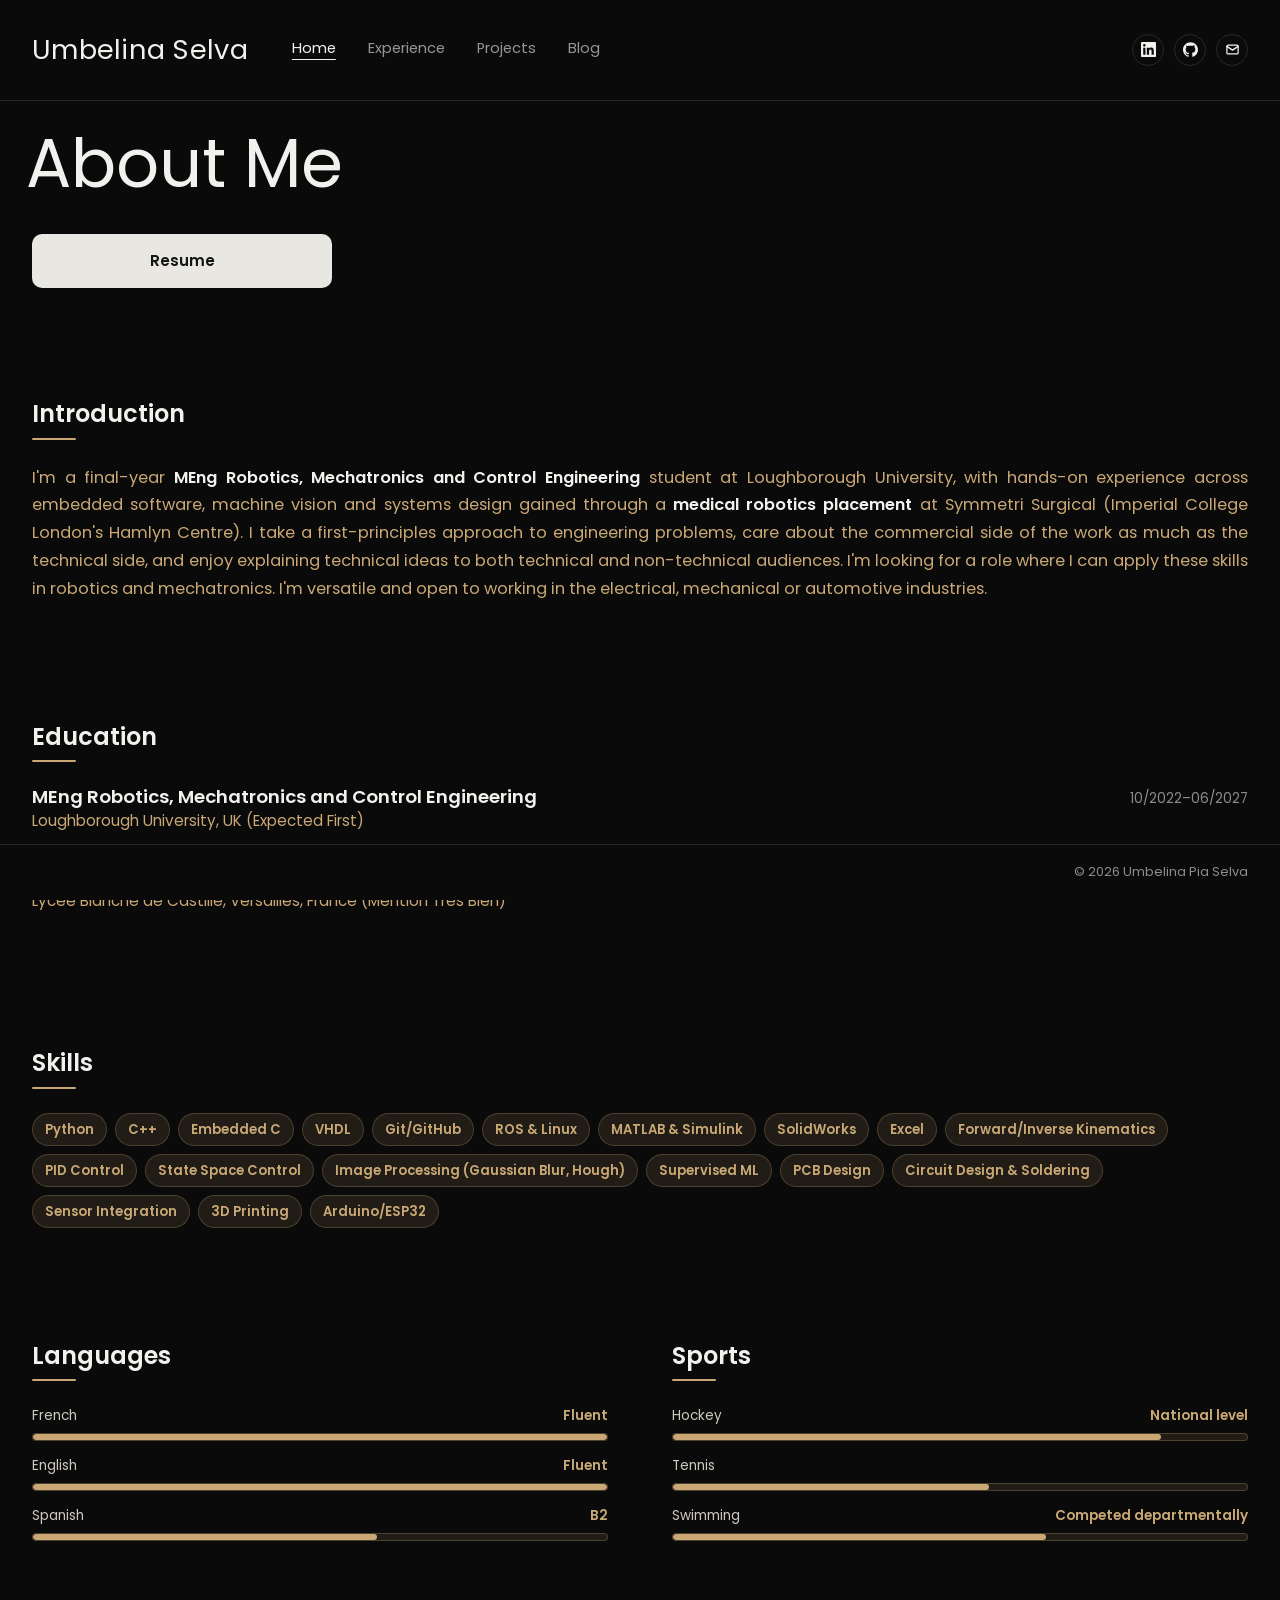
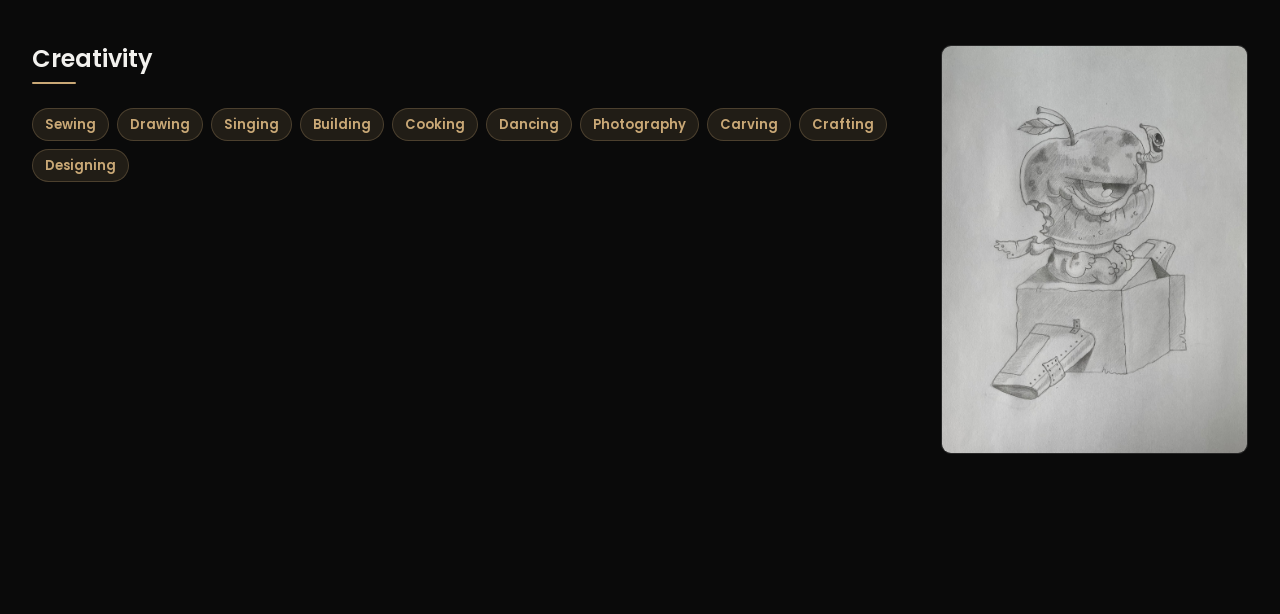
==== commit 12ab12bb: "Add Creativity section with drawing, home page layout tweaks - New Creativity section: tags on one l" ====
--- a/index.html
+++ b/index.html
@@ -148,6 +148,28 @@
     </div>
   </section>
 
+
+  <section class="section">
+    <div class="container creativity-grid">
+      <div>
+        <h2 class="section-title">Creativity</h2>
+        <div class="tags">
+          <span class="tag">Sewing</span>
+          <span class="tag">Drawing</span>
+          <span class="tag">Singing</span>
+          <span class="tag">Building</span>
+          <span class="tag">Cooking</span>
+          <span class="tag">Dancing</span>
+          <span class="tag">Photography</span>
+          <span class="tag">Carving</span>
+          <span class="tag">Crafting</span>
+          <span class="tag">Designing</span>
+        </div>
+      </div>
+      <img class="creativity-photo" src="assets/img/creativity/drawing.jpg" alt="Pencil drawing of a cartoon apple creature with a worm on its head, sitting on a cardboard box" loading="lazy">
+    </div>
+  </section>
+
 </main>
 <footer class="site-footer">
   <div class="container">
--- a/css/styles.css
+++ b/css/styles.css
@@ -658,4 +658,25 @@
 /* Phone: project / experience list cards show title, date and yellow text only */
 @media (max-width: 720px) {
   .project-card .card-body > p:not(.entry-org) { display: none; }
+}
+
+/* Creativity photo: shown whole (never cropped), sized to its own shape */
+.creativity-photo {
+  display: block;
+  width: clamp(240px, 24vw, 380px);
+  height: auto;
+  border: 1px solid var(--border);
+  border-radius: var(--radius);
+}
+
+/* Creativity: tags get the wide left area, the drawing sits at the right edge */
+.creativity-grid {
+  display: grid;
+  grid-template-columns: 1fr auto;
+  gap: 32px;
+  align-items: start;
+}
+@media (max-width: 900px) {
+  .creativity-grid { grid-template-columns: 1fr; gap: 0; }
+  .creativity-photo { width: 100%; max-width: 380px; }
 }
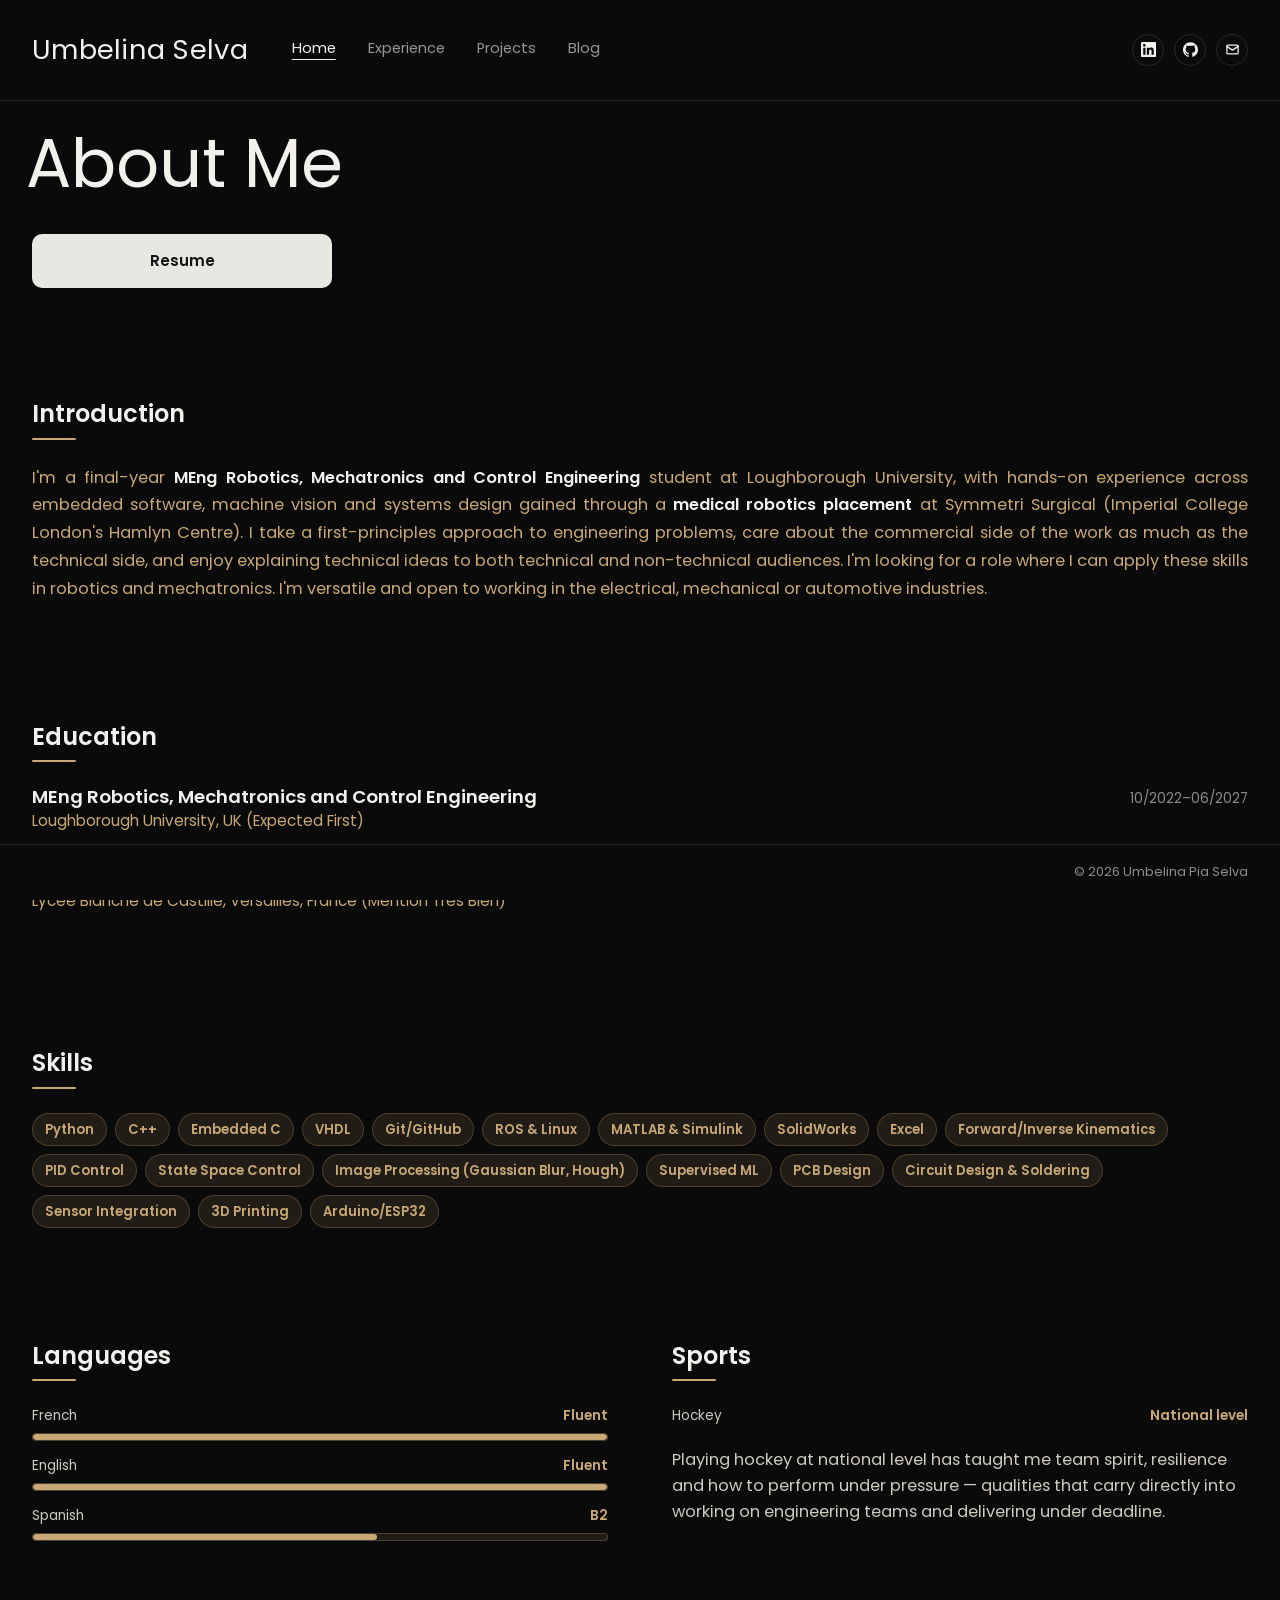
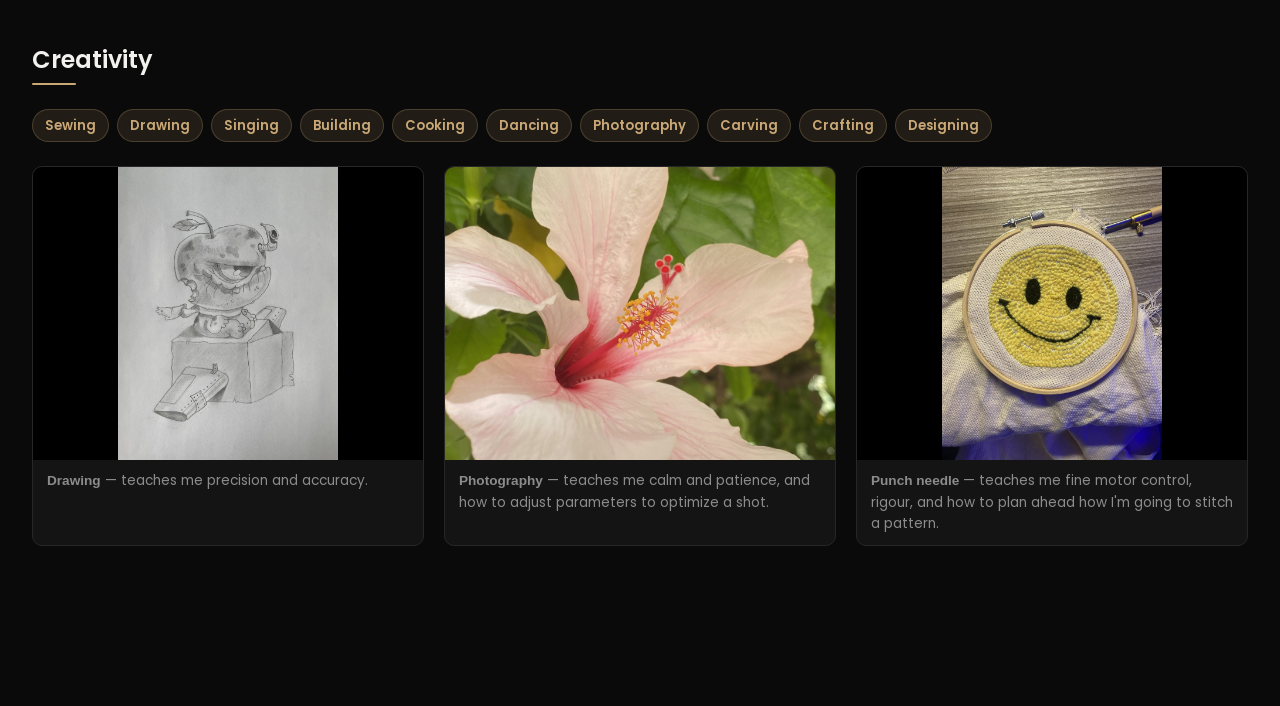
==== commit e4af4fc0: "Replace Creativity photo grid with labeled gallery, trim Sports to hockey Creativity: drawing, photo" ====
--- a/index.html
+++ b/index.html
@@ -133,40 +133,43 @@
         <div class="lang-list">
           <div class="lang">
             <div class="lang-head"><span>Hockey</span><span>National level</span></div>
-            <div class="bar" aria-hidden="true"><div class="bar-fill" style="width:85%"></div></div>
-          </div>
-          <div class="lang">
-            <div class="lang-head"><span>Tennis</span><span></span></div>
-            <div class="bar" aria-hidden="true"><div class="bar-fill" style="width:55%"></div></div>
-          </div>
-          <div class="lang">
-            <div class="lang-head"><span>Swimming</span><span>Competed departmentally</span></div>
-            <div class="bar" aria-hidden="true"><div class="bar-fill" style="width:65%"></div></div>
           </div>
         </div>
+        <p class="prose sport-note">Playing hockey at national level has taught me team spirit, resilience and how to perform under pressure &mdash; qualities that carry directly into working on engineering teams and delivering under deadline.</p>
       </div>
     </div>
   </section>
 
 
   <section class="section">
-    <div class="container creativity-grid">
-      <div>
-        <h2 class="section-title">Creativity</h2>
-        <div class="tags">
-          <span class="tag">Sewing</span>
-          <span class="tag">Drawing</span>
-          <span class="tag">Singing</span>
-          <span class="tag">Building</span>
-          <span class="tag">Cooking</span>
-          <span class="tag">Dancing</span>
-          <span class="tag">Photography</span>
-          <span class="tag">Carving</span>
-          <span class="tag">Crafting</span>
-          <span class="tag">Designing</span>
-        </div>
+    <div class="container">
+      <h2 class="section-title">Creativity</h2>
+      <div class="tags">
+        <span class="tag">Sewing</span>
+        <span class="tag">Drawing</span>
+        <span class="tag">Singing</span>
+        <span class="tag">Building</span>
+        <span class="tag">Cooking</span>
+        <span class="tag">Dancing</span>
+        <span class="tag">Photography</span>
+        <span class="tag">Carving</span>
+        <span class="tag">Crafting</span>
+        <span class="tag">Designing</span>
       </div>
-      <img class="creativity-photo" src="assets/img/creativity/drawing.jpg" alt="Pencil drawing of a cartoon apple creature with a worm on its head, sitting on a cardboard box" loading="lazy">
+      <div class="gallery creativity-gallery">
+        <figure>
+          <img src="assets/img/creativity/drawing.jpg" alt="Pencil drawing of a cartoon apple creature with a worm on its head, sitting on a cardboard box" loading="lazy">
+          <figcaption><strong>Drawing</strong> &mdash; teaches me precision and accuracy.</figcaption>
+        </figure>
+        <figure>
+          <img src="assets/img/creativity/photography.jpg" alt="Close-up macro photograph of a pale pink hibiscus flower" loading="lazy">
+          <figcaption><strong>Photography</strong> &mdash; teaches me calm and patience, and how to adjust parameters to optimize a shot.</figcaption>
+        </figure>
+        <figure>
+          <img src="assets/img/creativity/punch-needle.jpg" alt="Punch-needle embroidery of a yellow smiley face stretched in a hoop, mid-stitch" loading="lazy">
+          <figcaption><strong>Punch needle</strong> &mdash; teaches me fine motor control, rigour, and how to plan ahead how I'm going to stitch a pattern.</figcaption>
+        </figure>
+      </div>
     </div>
   </section>
 
--- a/css/styles.css
+++ b/css/styles.css
@@ -660,23 +660,8 @@
   .project-card .card-body > p:not(.entry-org) { display: none; }
 }
 
-/* Creativity photo: shown whole (never cropped), sized to its own shape */
-.creativity-photo {
-  display: block;
-  width: clamp(240px, 24vw, 380px);
-  height: auto;
-  border: 1px solid var(--border);
-  border-radius: var(--radius);
-}
-
-/* Creativity: tags get the wide left area, the drawing sits at the right edge */
-.creativity-grid {
-  display: grid;
-  grid-template-columns: 1fr auto;
-  gap: 32px;
-  align-items: start;
-}
-@media (max-width: 900px) {
-  .creativity-grid { grid-template-columns: 1fr; gap: 0; }
-  .creativity-photo { width: 100%; max-width: 380px; }
-}+/* Creativity: labeled photo examples, below the tag list */
+.creativity-gallery { margin-top: 24px; }
+
+/* Sports: level text without a bar, plus a benefit sentence */
+.sport-note { margin-top: 14px; }
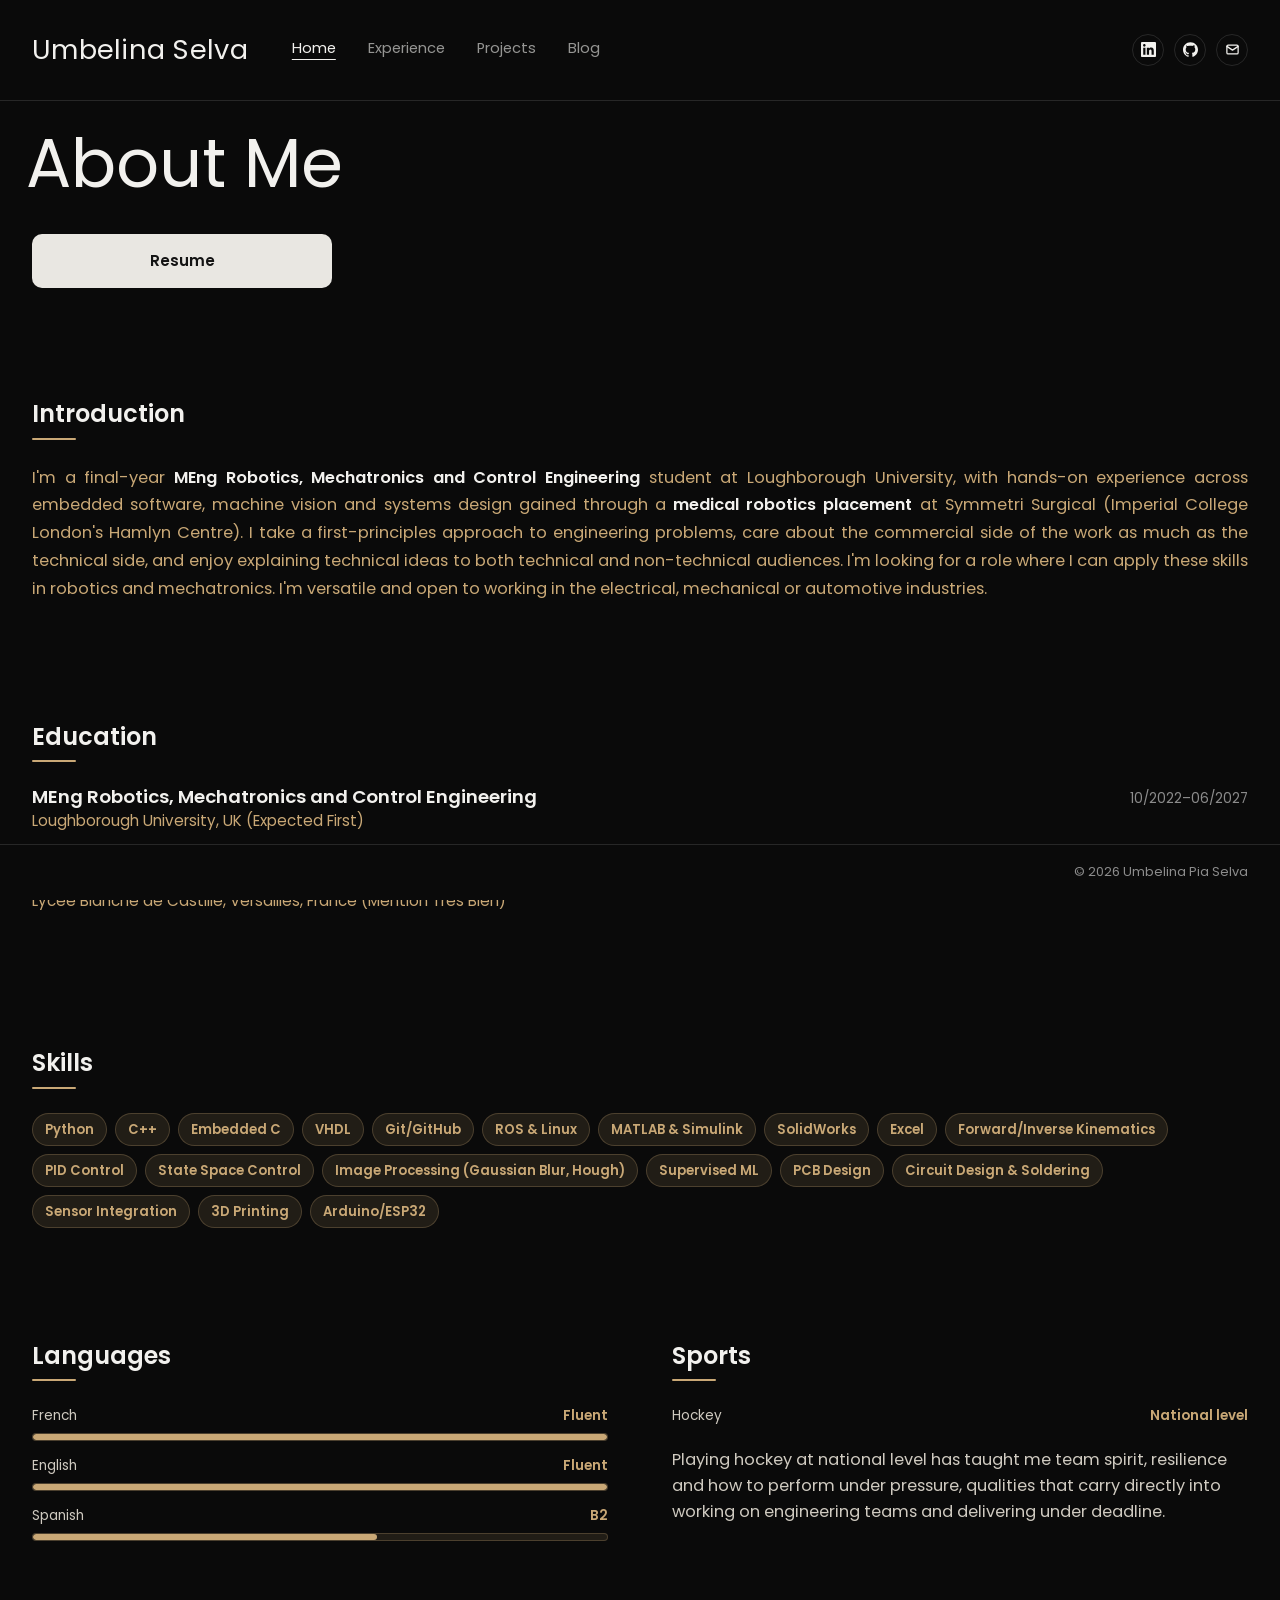
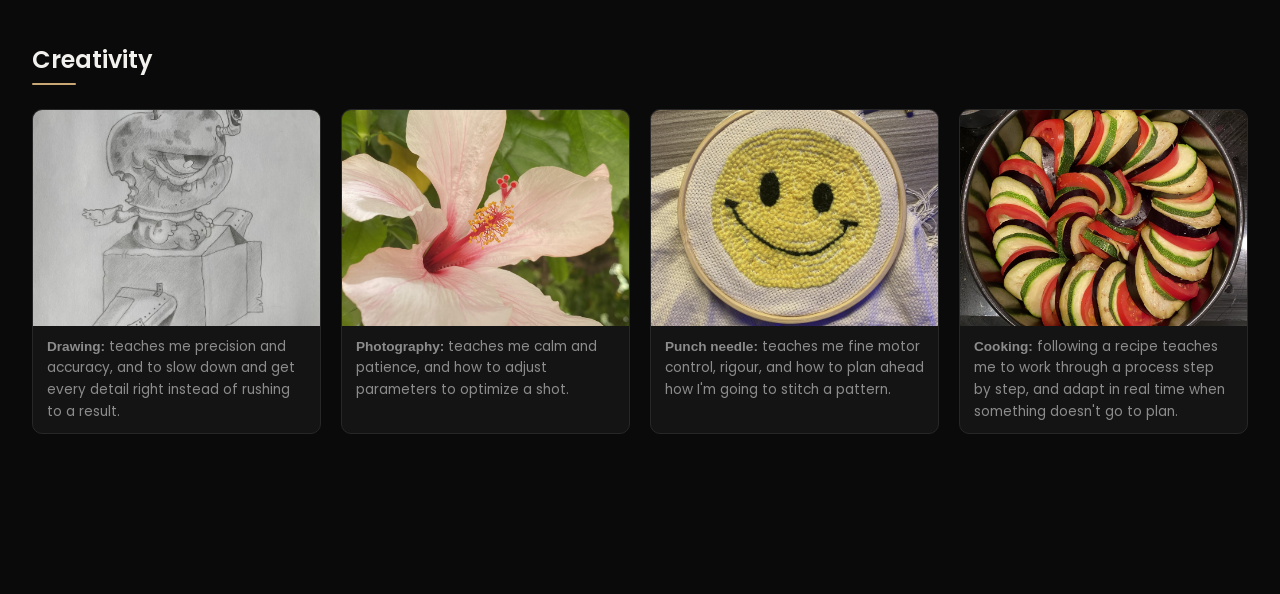
==== commit cc01e45f: "Add cooking example to Creativity gallery, crop photos to fill frame Creativity gallery is now four " ====
--- a/index.html
+++ b/index.html
@@ -135,7 +135,7 @@
             <div class="lang-head"><span>Hockey</span><span>National level</span></div>
           </div>
         </div>
-        <p class="prose sport-note">Playing hockey at national level has taught me team spirit, resilience and how to perform under pressure &mdash; qualities that carry directly into working on engineering teams and delivering under deadline.</p>
+        <p class="prose sport-note">Playing hockey at national level has taught me team spirit, resilience and how to perform under pressure, qualities that carry directly into working on engineering teams and delivering under deadline.</p>
       </div>
     </div>
   </section>
@@ -144,30 +144,22 @@
   <section class="section">
     <div class="container">
       <h2 class="section-title">Creativity</h2>
-      <div class="tags">
-        <span class="tag">Sewing</span>
-        <span class="tag">Drawing</span>
-        <span class="tag">Singing</span>
-        <span class="tag">Building</span>
-        <span class="tag">Cooking</span>
-        <span class="tag">Dancing</span>
-        <span class="tag">Photography</span>
-        <span class="tag">Carving</span>
-        <span class="tag">Crafting</span>
-        <span class="tag">Designing</span>
-      </div>
       <div class="gallery creativity-gallery">
         <figure>
           <img src="assets/img/creativity/drawing.jpg" alt="Pencil drawing of a cartoon apple creature with a worm on its head, sitting on a cardboard box" loading="lazy">
-          <figcaption><strong>Drawing</strong> &mdash; teaches me precision and accuracy.</figcaption>
+          <figcaption><strong>Drawing:</strong> teaches me precision and accuracy, and to slow down and get every detail right instead of rushing to a result.</figcaption>
         </figure>
         <figure>
           <img src="assets/img/creativity/photography.jpg" alt="Close-up macro photograph of a pale pink hibiscus flower" loading="lazy">
-          <figcaption><strong>Photography</strong> &mdash; teaches me calm and patience, and how to adjust parameters to optimize a shot.</figcaption>
+          <figcaption><strong>Photography:</strong> teaches me calm and patience, and how to adjust parameters to optimize a shot.</figcaption>
         </figure>
         <figure>
           <img src="assets/img/creativity/punch-needle.jpg" alt="Punch-needle embroidery of a yellow smiley face stretched in a hoop, mid-stitch" loading="lazy">
-          <figcaption><strong>Punch needle</strong> &mdash; teaches me fine motor control, rigour, and how to plan ahead how I'm going to stitch a pattern.</figcaption>
+          <figcaption><strong>Punch needle:</strong> teaches me fine motor control, rigour, and how to plan ahead how I'm going to stitch a pattern.</figcaption>
+        </figure>
+        <figure>
+          <img src="assets/img/creativity/cooking.jpg" alt="Ratatouille arranged in a spiral of sliced courgette, aubergine and tomato in a baking tin, ready for the oven" loading="lazy">
+          <figcaption><strong>Cooking:</strong> following a recipe teaches me to work through a process step by step, and adapt in real time when something doesn't go to plan.</figcaption>
         </figure>
       </div>
     </div>
--- a/css/styles.css
+++ b/css/styles.css
@@ -600,6 +600,7 @@
   .site-nav { gap: 22px; }
   .logo { font-size: 1.45rem; }
   .meta { white-space: normal; }
+  .creativity-gallery { grid-template-columns: repeat(2, 1fr); }
 }
 
 @media (max-width: 720px) {
@@ -660,8 +661,9 @@
   .project-card .card-body > p:not(.entry-org) { display: none; }
 }
 
-/* Creativity: labeled photo examples, below the tag list */
-.creativity-gallery { margin-top: 24px; }
+/* Creativity: four labeled photo examples, cropped to fill their frame, one row */
+.creativity-gallery { grid-template-columns: repeat(4, 1fr); }
+.creativity-gallery img { object-fit: cover; background: none; }
 
 /* Sports: level text without a bar, plus a benefit sentence */
 .sport-note { margin-top: 14px; }
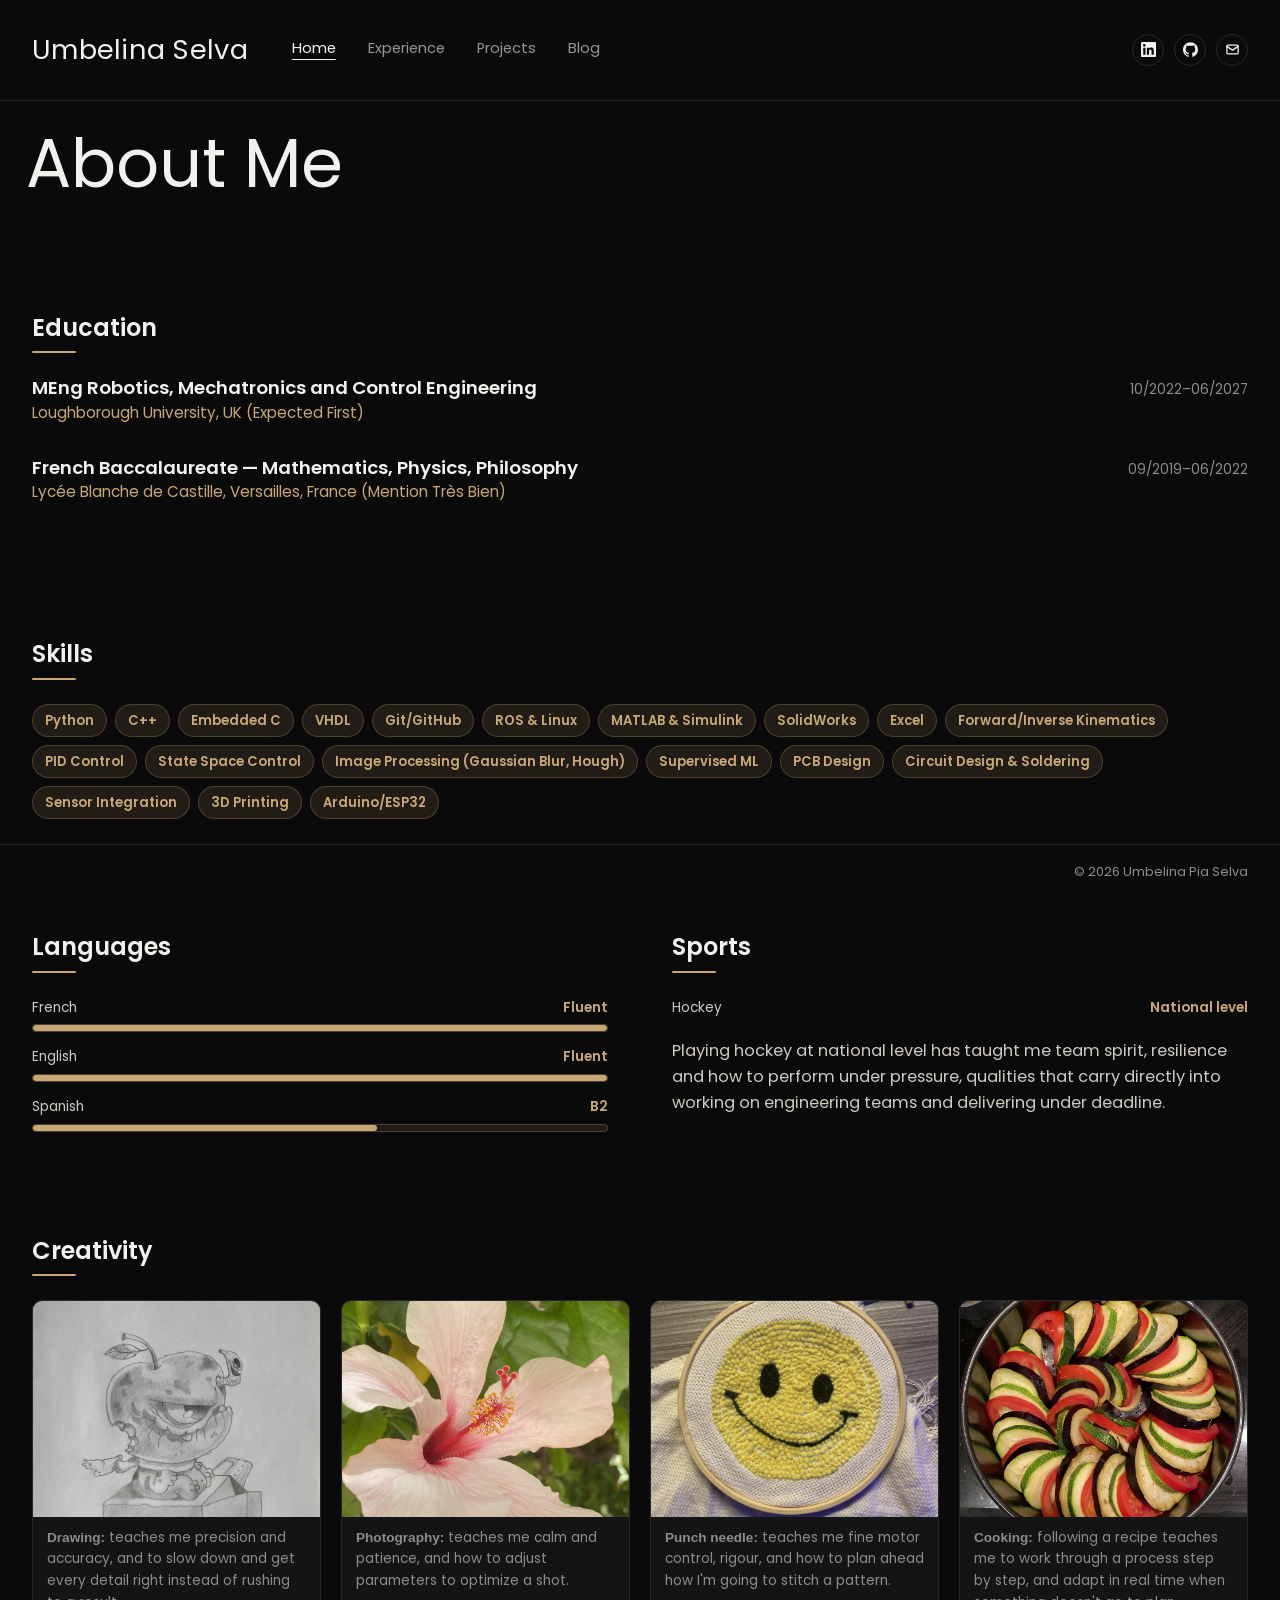
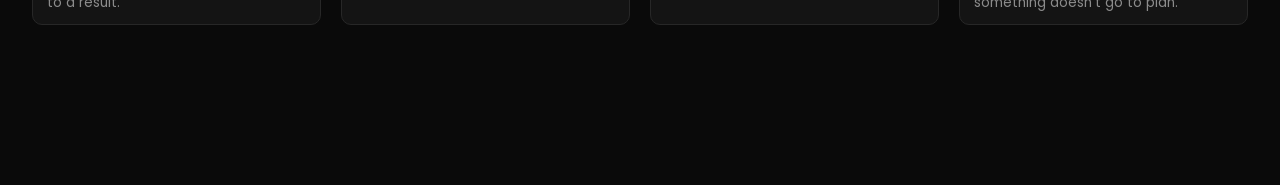
==== commit ddee5788: "Remove Resume button and Introduction, reframe drawing photo crop Home page goes straight from the A" ====
--- a/index.html
+++ b/index.html
@@ -43,28 +43,10 @@
     <div class="container hero-grid">
       <div class="hero-left">
         <h1 class="hero-heading">About Me</h1>
-        <div class="btn-stack">
-          <a class="btn btn-primary" href="assets/cv/Umbelina_Selva_CV.pdf" target="_blank" rel="noopener">Resume</a>
-        </div>
       </div>
     </div>
   </section>
 
-  <section class="section">
-    <div class="container">
-      <h2 class="section-title">Introduction</h2>
-      <p class="prose intro">
-        I'm a final-year <strong>MEng Robotics, Mechatronics and Control Engineering</strong> student at
-        Loughborough University, with hands-on experience across embedded software, machine
-        vision and systems design gained through a <strong>medical robotics placement</strong> at Symmetri
-        Surgical (Imperial College London's Hamlyn Centre). I take a first-principles approach to
-        engineering problems, care about the commercial side of the work as much as the technical
-        side, and enjoy explaining technical ideas to both technical and non-technical audiences.
-        I'm looking for a role where I can apply these skills in robotics and mechatronics.
-        I'm versatile and open to working in the electrical, mechanical or automotive industries.
-      </p>
-    </div>
-  </section>
   <section class="section">
     <div class="container">
       <h2 class="section-title">Education</h2>
@@ -146,7 +128,7 @@
       <h2 class="section-title">Creativity</h2>
       <div class="gallery creativity-gallery">
         <figure>
-          <img src="assets/img/creativity/drawing.jpg" alt="Pencil drawing of a cartoon apple creature with a worm on its head, sitting on a cardboard box" loading="lazy">
+          <img src="assets/img/creativity/drawing.jpg" alt="Pencil drawing of a cartoon apple creature with a worm on its head, sitting on a cardboard box" loading="lazy" style="object-position: 50% 15%;">
           <figcaption><strong>Drawing:</strong> teaches me precision and accuracy, and to slow down and get every detail right instead of rushing to a result.</figcaption>
         </figure>
         <figure>
--- a/css/styles.css
+++ b/css/styles.css
@@ -206,14 +206,6 @@
   font-weight: 400;
   align-self: start;
   margin: 0 0 0 -6px;
-}
-
-.hero-left .btn-stack {
-  margin-top: 32px;
-}
-
-.hero-left .btn-stack .btn {
-  min-width: 300px;
 }
 
 /* ==========================================================
@@ -626,8 +618,6 @@
   /* Headings, spacing, text */
   .hero { padding: 12px 0 8px; }
   .hero-heading { margin-left: 0; font-size: clamp(2.2rem, 12vw, 3rem); }
-  .hero-left .btn-stack { width: 100%; margin-top: 20px; }
-  .hero-left .btn-stack .btn { min-width: 0; width: 100%; }
   .page-hero { padding: 28px 0 8px; }
   .page-hero h1 { font-size: clamp(1.8rem, 8vw, 2.4rem); }
   .meta { white-space: normal; }
